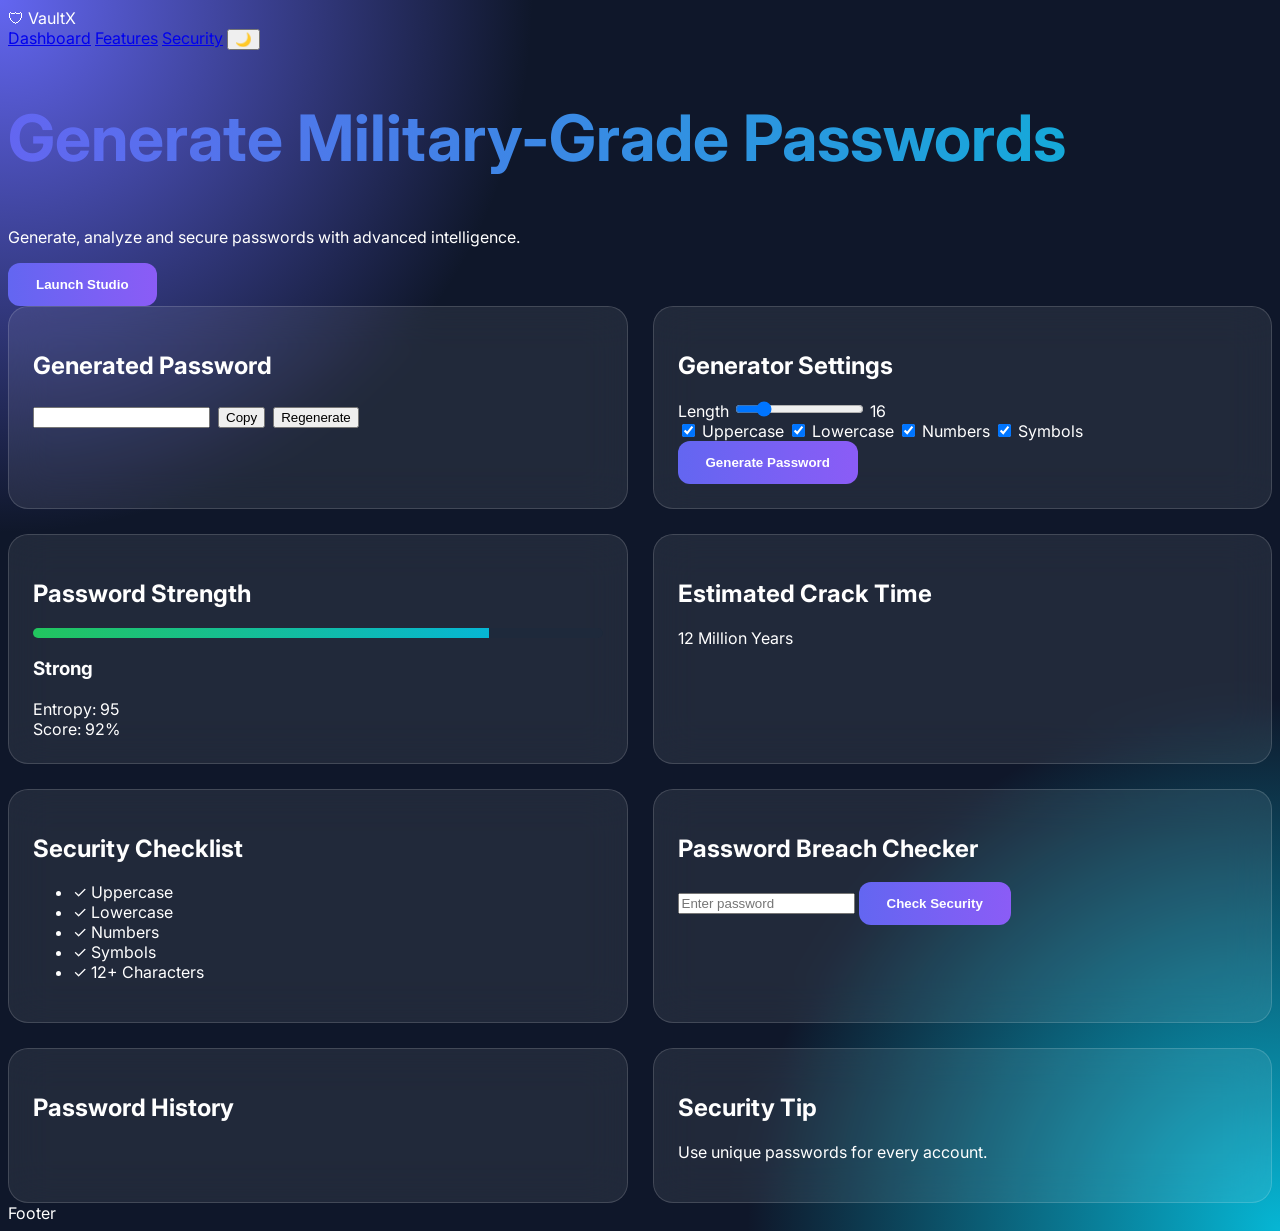
==== index.html @ 00839561 "2nd Phase" ====
<head>
    <link href="https://fonts.googleapis.com/css2?family=Inter:wght@300;400;500;600;700&display=swap" rel="stylesheet">
    <link rel="stylesheet" href="assets/css/variables.css">
    <link rel="stylesheet" href="assets/css/components.css">
    <link rel="stylesheet" href="assets/css/style.css">
    <link rel="stylesheet" href="assets/css/responsive.css">

</head>
<body>

    <!-- Background Effects -->
    <div class="bg-blur"></div>

    <!-- Navbar -->
    <header class="navbar">

        <div class="logo">
            🛡 VaultX
        </div>

        <nav>
            <a href="#">Dashboard</a>
            <a href="#">Features</a>
            <a href="#">Security</a>
            <button id="themeToggle">
                🌙
            </button>
        </nav>

    </header>

    <!-- Hero Section -->
    <section class="hero">

        <div class="hero-content">

            <h1>
                Generate Military-Grade Passwords
            </h1>

            <p>
                Generate, analyze and secure passwords
                with advanced intelligence.
            </p>

            <button class="btn-primary">
                Launch Studio
            </button>

        </div>

    </section>

    <!-- Dashboard -->
    <main class="dashboard-grid">


        <section class="card password-card">

            <h2>
                Generated Password
            </h2>

            <div class="password-output">

                <input type="text" readonly id="passwordOutput">

                <button id="copyBtn">
                    Copy
                </button>

                <button id="regenerateBtn">
                    Regenerate
                </button>

            </div>

        </section>


        <section class="card settings-card">

            <h2>
                Generator Settings
            </h2>

            <label>
                Length
            </label>

            <input type="range" min="8" max="50" value="16" id="lengthSlider">

            <span id="lengthValue">
                16
            </span>

            <div class="options">

                <label>
                    <input type="checkbox" checked>
                    Uppercase
                </label>

                <label>
                    <input type="checkbox" checked>
                    Lowercase
                </label>

                <label>
                    <input type="checkbox" checked>
                    Numbers
                </label>

                <label>
                    <input type="checkbox" checked>
                    Symbols
                </label>

            </div>

            <button id="generateBtn" class="btn-primary">
                Generate Password
            </button>

        </section>


        <section class="card strength-card">

            <h2>
                Password Strength
            </h2>

            <div class="strength-bar">

                <div class="strength-fill">

                </div>

            </div>

            <h3 id="strengthText">
                Strong
            </h3>

            <div class="metrics">

                <div>
                    Entropy: 95
                </div>

                <div>
                    Score: 92%
                </div>

            </div>

        </section>


        <section class="card crack-card">

            <h2>
                Estimated Crack Time
            </h2>

            <div id="crackTime">

                12 Million Years

            </div>

        </section>


        <section class="card checklist-card">

            <h2>
                Security Checklist
            </h2>

            <ul>

                <li>
                    ✓ Uppercase
                </li>

                <li>
                    ✓ Lowercase
                </li>

                <li>
                    ✓ Numbers
                </li>

                <li>
                    ✓ Symbols
                </li>

                <li>
                    ✓ 12+ Characters
                </li>

            </ul>

        </section>


        <section class="card breach-card">

            <h2>
                Password Breach Checker
            </h2>

            <input type="password" id="breachInput" placeholder="Enter password">

            <button id="checkBreachBtn" class="btn-primary">

                Check Security

            </button>

            <div id="breachResult">

            </div>

        </section>


        <section class="card history-card">

            <h2>
                Password History
            </h2>

            <div id="historyList">

            </div>

        </section>


        <section class="card tips-card">

            <h2>
                Security Tip
            </h2>

            <p id="tipText">

                Use unique passwords for every account.

            </p>

        </section>

    </main>

    <!-- Footer -->
    <footer>
        Footer
    </footer>

</body>
---- assets/css/variables.css ----
:root {

    --primary: #6366F1;
    --secondary: #8B5CF6;
    --accent: #06B6D4;

    --success: #22C55E;
    --warning: #F59E0B;
    --danger: #EF4444;

    --bg-primary: #0F172A;
    --bg-secondary: #111827;

    --card-bg: rgba(255,255,255,0.08);

    --border-color: rgba(255,255,255,0.15);

    --text-primary: #FFFFFF;
    --text-secondary: #CBD5E1;

    --radius: 20px;

}
---- assets/css/style.css ----
body {

    font-family: 'Inter', sans-serif;

    background:
        radial-gradient(circle at top left,
            #6366F1,
            transparent 30%),

        radial-gradient(circle at bottom right,
            #06B6D4,
            transparent 30%),

        #0F172A;

    min-height: 100vh;

    color: white;

}

.card {

    background: rgba(255, 255, 255, 0.08);

    backdrop-filter: blur(20px);

    border: 1px solid rgba(255, 255, 255, 0.15);

    border-radius: 20px;

    padding: 24px;

}

.card:hover {

    transform: translateY(-5px);

    transition: .3s;

}

.dashboard-grid {

    display: grid;

    grid-template-columns:
        repeat(2, 1fr);

    gap: 25px;

}

@media(max-width:768px) {

    .dashboard-grid {

        grid-template-columns: 1fr;

    }

}

.hero h1 {

    font-size: 4rem;

    font-weight: 700;

    line-height: 1.1;

    background:
        linear-gradient(90deg,
            #6366F1,
            #06B6D4);

    -webkit-background-clip: text;

    color: transparent;

}

.btn-primary {

    background:
        linear-gradient(90deg,
            #6366F1,
            #8B5CF6);

    border: none;

    border-radius: 12px;

    padding: 14px 28px;

    color: white;

    font-weight: 600;

    cursor: pointer;

}

.btn-primary:hover {

    transform: scale(1.05);

}

.password-output {

    font-size: 1.5rem;

    font-weight: 600;

    letter-spacing: 2px;

}

.strength-bar {

    height: 10px;

    border-radius: 999px;

    background: #1E293B;

    overflow: hidden;

}

.strength-fill {

    height: 100%;

    width: 80%;

    background:
        linear-gradient(90deg,
            #22C55E,
            #06B6D4);

}

.safe {

    background:
        rgba(34, 197, 94, .15);

    border:
        1px solid #22C55E;

}

.breached {

    background:
        rgba(239, 68, 68, .15);

    border:
        1px solid #EF4444;

}

.valid {

    color: #22C55E;

}

.invalid {

    color: #EF4444;

}
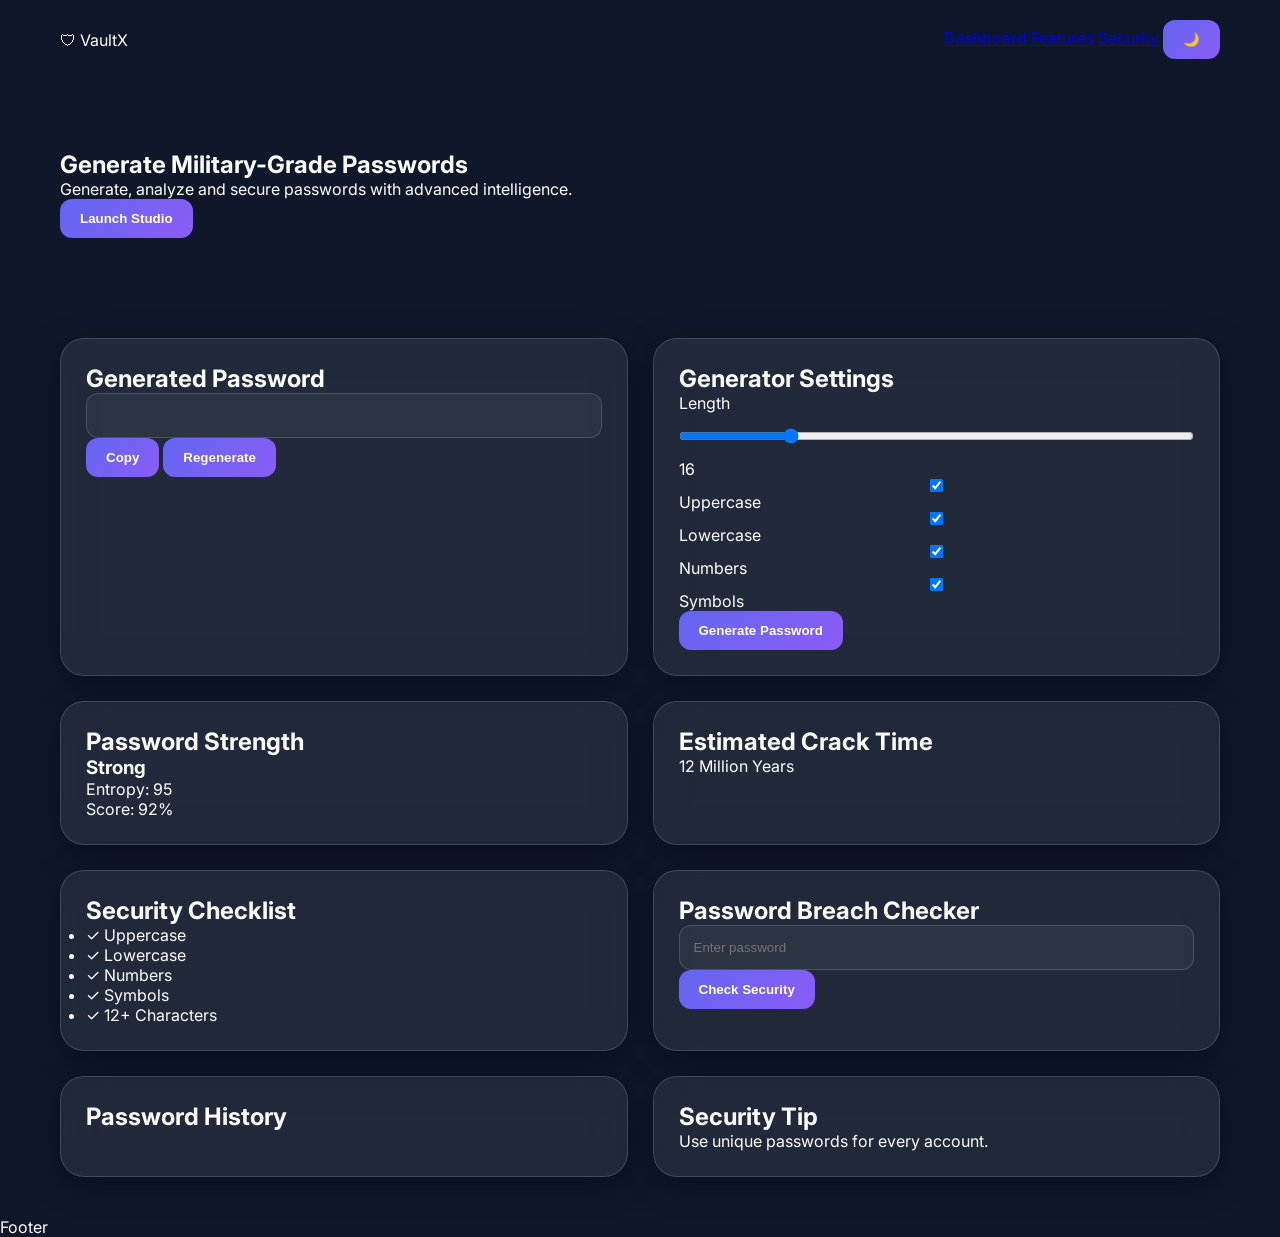
==== commit ca7668d3: "3rd phase" ====
--- a/index.html
+++ b/index.html
@@ -1,11 +1,17 @@
 <head>
-    <link href="https://fonts.googleapis.com/css2?family=Inter:wght@300;400;500;600;700&display=swap" rel="stylesheet">
-    <link rel="stylesheet" href="assets/css/variables.css">
-    <link rel="stylesheet" href="assets/css/components.css">
-    <link rel="stylesheet" href="assets/css/style.css">
-    <link rel="stylesheet" href="assets/css/responsive.css">
+
+    <link rel="stylesheet" href="assets/css/vaultx-theme.css">
+
+    <link rel="stylesheet" href="assets/css/dashboard-layout.css">
+
+    <link rel="stylesheet" href="assets/css/glassmorphism-components.css">
+
+    <link rel="stylesheet" href="assets/css/animations.css">
+
+    <link rel="stylesheet" href="assets/css/responsive-design.css">
 
 </head>
+
 <body>
 
     <!-- Background Effects -->
--- a/assets/css/vaultx-theme.css
+++ b/assets/css/vaultx-theme.css
@@ -0,0 +1,69 @@
+/* Colors, fonts, CSS variables */
+
+/* Google Font */
+@import url('https://fonts.googleapis.com/css2?family=Inter:wght@300;400;500;600;700&display=swap');
+
+:root {
+
+    /* Primary Colors */
+
+    --primary-color: #6366f1;
+    --secondary-color: #8b5cf6;
+    --accent-color: #06b6d4;
+
+    /* Background */
+
+    --bg-dark: #0f172a;
+    --bg-card: rgba(255,255,255,0.08);
+
+    /* Text */
+
+    --text-primary: #ffffff;
+    --text-secondary: #cbd5e1;
+
+    /* Success */
+
+    --success-color: #22c55e;
+
+    /* Warning */
+
+    --warning-color: #f59e0b;
+
+    /* Danger */
+
+    --danger-color: #ef4444;
+
+    /* Border */
+
+    --glass-border: rgba(255,255,255,0.15);
+
+    /* Shadow */
+
+    --glass-shadow:
+        0 8px 32px rgba(0,0,0,0.35);
+
+    /* Radius */
+
+    --radius-lg: 24px;
+    --radius-md: 16px;
+    --radius-sm: 12px;
+}
+
+*{
+    margin:0;
+    padding:0;
+    box-sizing:border-box;
+}
+
+body{
+
+    font-family:'Inter',sans-serif;
+
+    background:var(--bg-dark);
+
+    color:var(--text-primary);
+
+    min-height:100vh;
+
+    overflow-x:hidden;
+}
--- a/assets/css/dashboard-layout.css
+++ b/assets/css/dashboard-layout.css
@@ -0,0 +1,57 @@
+/* Grid & page layout */
+
+body{
+
+    position:relative;
+
+    padding-top:90px;
+}
+
+/* Navbar Layout */
+.navbar{
+
+    width:100%;
+
+    position:fixed;
+
+    top:0;
+
+    left:0;
+
+    z-index:1000;
+
+    padding:20px 60px;
+
+    display:flex;
+
+    justify-content:space-between;
+
+    align-items:center;
+}
+
+/* Hero Layout */
+.hero{
+
+    max-width:1400px;
+
+    margin:auto;
+
+    padding:60px;
+}
+
+/* Dashboard Grid */
+.dashboard-grid{
+
+    max-width:1400px;
+
+    margin:auto;
+
+    padding:40px 60px;
+
+    display:grid;
+
+    grid-template-columns:
+        repeat(2,1fr);
+
+    gap:25px;
+}
--- a/assets/css/glassmorphism-components.css
+++ b/assets/css/glassmorphism-components.css
@@ -0,0 +1,65 @@
+/* Cards, buttons, inputs */
+
+.card{
+
+    background:
+        rgba(255,255,255,0.08);
+
+    backdrop-filter:
+        blur(20px);
+
+    border:
+        1px solid
+        rgba(255,255,255,0.15);
+
+    border-radius:
+        24px;
+
+    padding:25px;
+
+    box-shadow:
+        0 8px 32px rgba(0,0,0,0.35);
+}
+
+/* Button Style */
+button{
+
+    border:none;
+
+    cursor:pointer;
+
+    border-radius:12px;
+
+    padding:12px 20px;
+
+    background:
+        linear-gradient(
+            135deg,
+            #6366f1,
+            #8b5cf6
+        );
+
+    color:white;
+
+    font-weight:600;
+}
+
+/* Input Style */
+
+input{
+
+    width:100%;
+
+    padding:14px;
+
+    border-radius:12px;
+
+    border:
+        1px solid
+        rgba(255,255,255,0.15);
+
+    background:
+        rgba(255,255,255,0.05);
+
+    color:white;
+}
--- a/assets/css/animations.css
+++ b/assets/css/animations.css
@@ -0,0 +1,20 @@
+/* Hover effects, loaders, transitions */
+
+.card{
+
+    transition:
+        0.3s ease;
+}
+
+.card:hover{
+
+    transform:
+        translateY(-5px);
+}
+
+/* Button Hover */
+button:hover{
+
+    transform:
+        scale(1.05);
+}
--- a/assets/css/responsive-design.css
+++ b/assets/css/responsive-design.css
@@ -0,0 +1,22 @@
+/* Mobile & tablet responsiveness */
+
+@media(max-width:768px){
+
+    .dashboard-grid{
+
+        grid-template-columns:
+            1fr;
+
+        padding:20px;
+    }
+
+    .navbar{
+
+        padding:20px;
+    }
+
+    .hero{
+
+        padding:20px;
+    }
+}
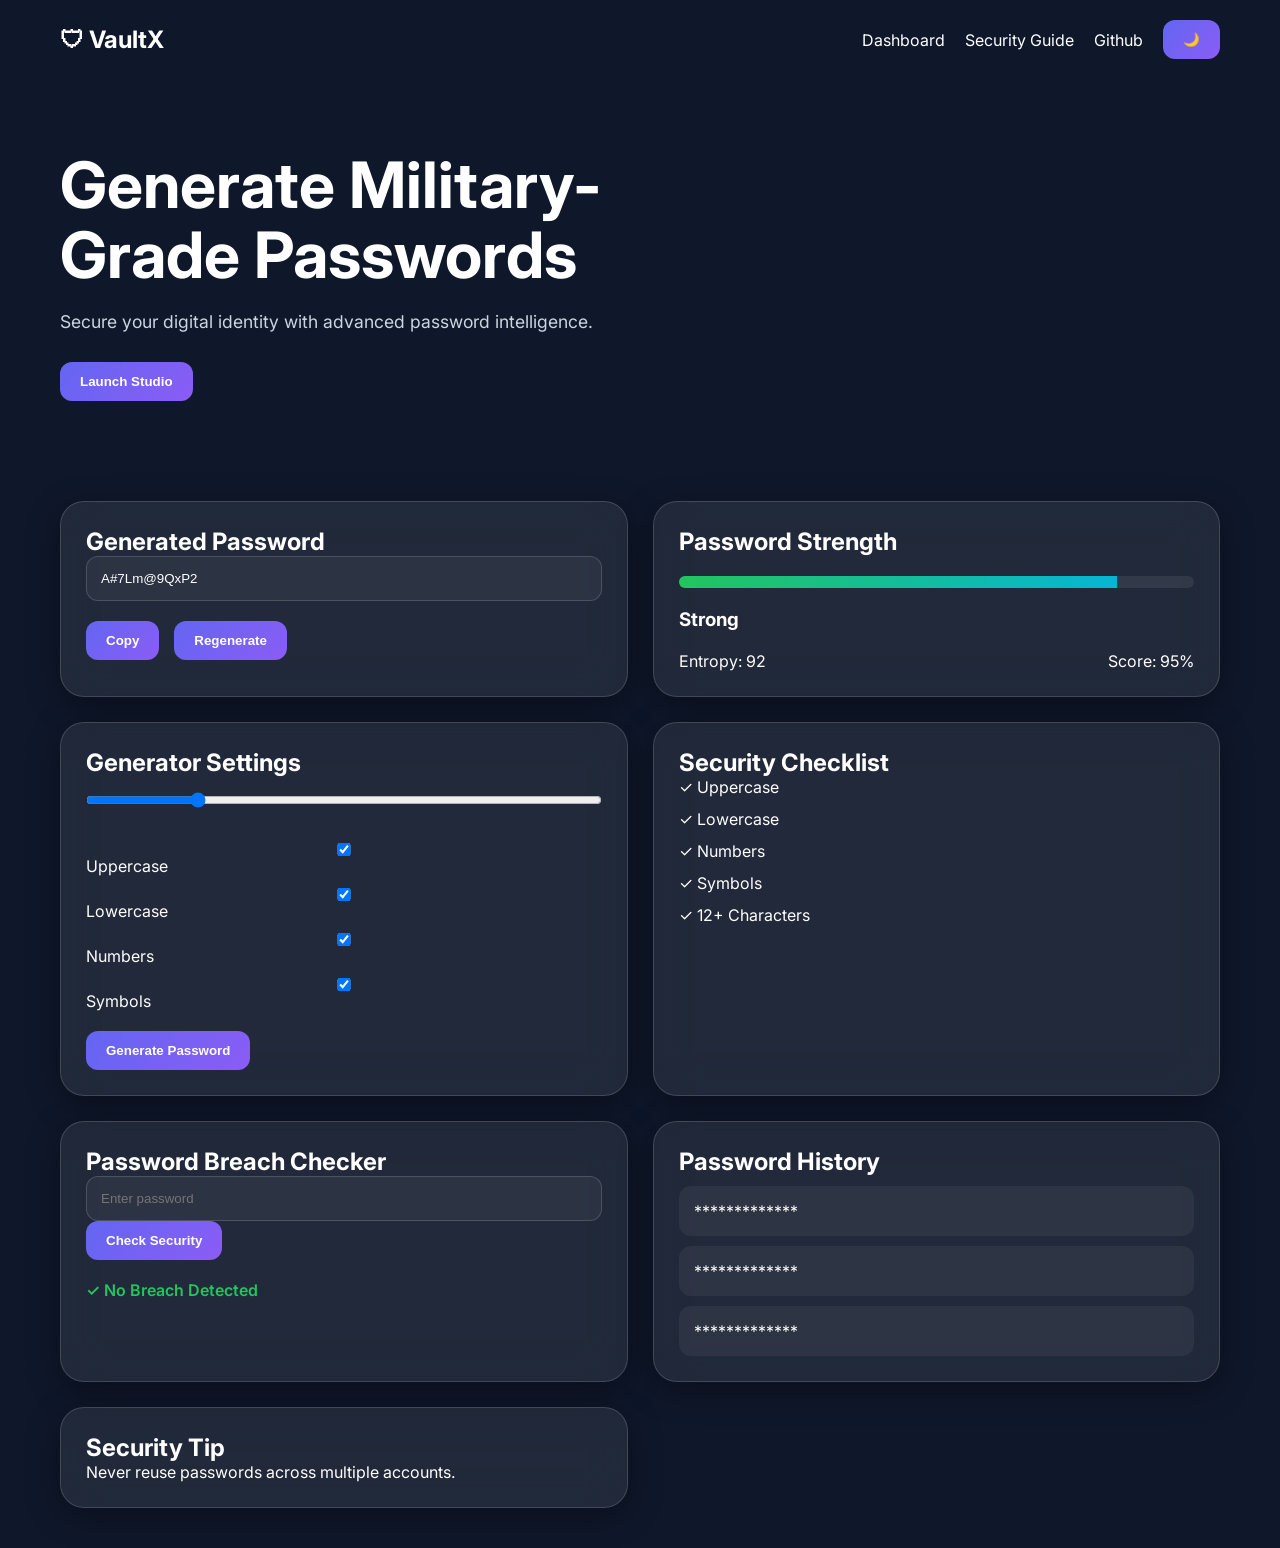
==== commit fc8337cc: "4th phase" ====
--- a/index.html
+++ b/index.html
@@ -13,9 +13,6 @@
 </head>
 
 <body>
-
-    <!-- Background Effects -->
-    <div class="bg-blur"></div>
 
     <!-- Navbar -->
     <header class="navbar">
@@ -25,17 +22,23 @@
         </div>
 
         <nav>
+
             <a href="#">Dashboard</a>
-            <a href="#">Features</a>
-            <a href="#">Security</a>
+
+            <a href="#">Security Guide</a>
+
+            <a href="#">Github</a>
+
             <button id="themeToggle">
                 🌙
             </button>
+
         </nav>
 
     </header>
 
-    <!-- Hero Section -->
+    <!-- Hero -->
+
     <section class="hero">
 
         <div class="hero-content">
@@ -45,11 +48,10 @@
             </h1>
 
             <p>
-                Generate, analyze and secure passwords
-                with advanced intelligence.
+                Secure your digital identity with advanced password intelligence.
             </p>
 
-            <button class="btn-primary">
+            <button>
                 Launch Studio
             </button>
 
@@ -58,8 +60,10 @@
     </section>
 
     <!-- Dashboard -->
+
     <main class="dashboard-grid">
 
+        <!-- Password Output -->
 
         <section class="card password-card">
 
@@ -69,67 +73,25 @@
 
             <div class="password-output">
 
-                <input type="text" readonly id="passwordOutput">
-
-                <button id="copyBtn">
-                    Copy
-                </button>
-
-                <button id="regenerateBtn">
-                    Regenerate
-                </button>
-
-            </div>
-
-        </section>
-
-
-        <section class="card settings-card">
-
-            <h2>
-                Generator Settings
-            </h2>
-
-            <label>
-                Length
-            </label>
-
-            <input type="range" min="8" max="50" value="16" id="lengthSlider">
-
-            <span id="lengthValue">
-                16
-            </span>
-
-            <div class="options">
-
-                <label>
-                    <input type="checkbox" checked>
-                    Uppercase
-                </label>
-
-                <label>
-                    <input type="checkbox" checked>
-                    Lowercase
-                </label>
-
-                <label>
-                    <input type="checkbox" checked>
-                    Numbers
-                </label>
-
-                <label>
-                    <input type="checkbox" checked>
-                    Symbols
-                </label>
-
-            </div>
-
-            <button id="generateBtn" class="btn-primary">
-                Generate Password
-            </button>
-
-        </section>
-
+                <input type="text" value="A#7Lm@9QxP2" readonly id="passwordOutput">
+
+                <div class="action-buttons">
+
+                    <button id="copyBtn">
+                        Copy
+                    </button>
+
+                    <button id="regenerateBtn">
+                        Regenerate
+                    </button>
+
+                </div>
+
+            </div>
+
+        </section>
+
+        <!-- Strength Analytics -->
 
         <section class="card strength-card">
 
@@ -145,39 +107,65 @@
 
             </div>
 
-            <h3 id="strengthText">
+            <h3>
                 Strong
             </h3>
 
             <div class="metrics">
 
                 <div>
-                    Entropy: 95
+                    Entropy: 92
                 </div>
 
                 <div>
-                    Score: 92%
-                </div>
-
-            </div>
-
-        </section>
-
-
-        <section class="card crack-card">
-
-            <h2>
-                Estimated Crack Time
-            </h2>
-
-            <div id="crackTime">
-
-                12 Million Years
-
-            </div>
-
-        </section>
-
+                    Score: 95%
+                </div>
+
+            </div>
+
+        </section>
+
+        <!-- Generator Settings -->
+
+        <section class="card settings-card">
+
+            <h2>
+                Generator Settings
+            </h2>
+
+            <input type="range" min="8" max="50" value="16">
+
+            <div class="options">
+
+                <label>
+                    <input type="checkbox" checked>
+                    Uppercase
+                </label>
+
+                <label>
+                    <input type="checkbox" checked>
+                    Lowercase
+                </label>
+
+                <label>
+                    <input type="checkbox" checked>
+                    Numbers
+                </label>
+
+                <label>
+                    <input type="checkbox" checked>
+                    Symbols
+                </label>
+
+            </div>
+
+            <button>
+                Generate Password
+            </button>
+
+        </section>
+
+        <!-- Security Checklist -->
 
         <section class="card checklist-card">
 
@@ -187,30 +175,21 @@
 
             <ul>
 
-                <li>
-                    ✓ Uppercase
-                </li>
-
-                <li>
-                    ✓ Lowercase
-                </li>
-
-                <li>
-                    ✓ Numbers
-                </li>
-
-                <li>
-                    ✓ Symbols
-                </li>
-
-                <li>
-                    ✓ 12+ Characters
-                </li>
+                <li>✓ Uppercase</li>
+
+                <li>✓ Lowercase</li>
+
+                <li>✓ Numbers</li>
+
+                <li>✓ Symbols</li>
+
+                <li>✓ 12+ Characters</li>
 
             </ul>
 
         </section>
 
+        <!-- Breach Checker -->
 
         <section class="card breach-card">
 
@@ -218,20 +197,21 @@
                 Password Breach Checker
             </h2>
 
-            <input type="password" id="breachInput" placeholder="Enter password">
-
-            <button id="checkBreachBtn" class="btn-primary">
-
+            <input type="password" placeholder="Enter password">
+
+            <button>
                 Check Security
-
-            </button>
-
-            <div id="breachResult">
-
-            </div>
-
-        </section>
-
+            </button>
+
+            <div class="safe-result">
+
+                ✓ No Breach Detected
+
+            </div>
+
+        </section>
+
+        <!-- Password History -->
 
         <section class="card history-card">
 
@@ -239,12 +219,21 @@
                 Password History
             </h2>
 
-            <div id="historyList">
-
-            </div>
-
-        </section>
-
+            <div class="history-item">
+                *************
+            </div>
+
+            <div class="history-item">
+                *************
+            </div>
+
+            <div class="history-item">
+                *************
+            </div>
+
+        </section>
+
+        <!-- Security Tips -->
 
         <section class="card tips-card">
 
@@ -252,19 +241,12 @@
                 Security Tip
             </h2>
 
-            <p id="tipText">
-
-                Use unique passwords for every account.
-
+            <p>
+                Never reuse passwords across multiple accounts.
             </p>
 
         </section>
 
     </main>
 
-    <!-- Footer -->
-    <footer>
-        Footer
-    </footer>
-
 </body>
--- a/assets/css/dashboard-layout.css
+++ b/assets/css/dashboard-layout.css
@@ -54,4 +54,27 @@
         repeat(2,1fr);
 
     gap:25px;
+}
+
+.hero-content{
+
+    max-width:700px;
+}
+
+.hero h1{
+
+    font-size:4rem;
+
+    line-height:1.1;
+
+    margin-bottom:20px;
+}
+
+.hero p{
+
+    font-size:1.1rem;
+
+    color:var(--text-secondary);
+
+    margin-bottom:30px;
 }
--- a/assets/css/glassmorphism-components.css
+++ b/assets/css/glassmorphism-components.css
@@ -62,4 +62,131 @@
         rgba(255,255,255,0.05);
 
     color:white;
+}
+
+.logo{
+
+    font-size:1.5rem;
+
+    font-weight:700;
+}
+
+/* Navbar Links */
+nav{
+
+    display:flex;
+
+    gap:20px;
+
+    align-items:center;
+}
+
+nav a{
+
+    text-decoration:none;
+
+    color:white;
+}
+
+/* Password Output */
+.password-output{
+
+    display:flex;
+
+    flex-direction:column;
+
+    gap:20px;
+}
+
+/* Action Buttons */
+.action-buttons{
+
+    display:flex;
+
+    gap:15px;
+}
+
+/* Strength Bar */
+.strength-bar{
+
+    width:100%;
+
+    height:12px;
+
+    background:
+        rgba(255,255,255,0.08);
+
+    border-radius:20px;
+
+    overflow:hidden;
+
+    margin:20px 0;
+}
+
+/* Strength Fill */
+.strength-fill{
+
+    width:85%;
+
+    height:100%;
+
+    background:
+        linear-gradient(
+            90deg,
+            #22c55e,
+            #06b6d4
+        );
+}
+
+/* Metrics */
+.metrics{
+
+    display:flex;
+
+    justify-content:space-between;
+
+    margin-top:20px;
+}
+
+/* Options */
+.options{
+
+    display:grid;
+
+    gap:12px;
+
+    margin:20px 0;
+}
+
+/* Checklist */
+.checklist-card ul{
+
+    list-style:none;
+
+    display:grid;
+
+    gap:12px;
+}
+
+/* History */
+.history-item{
+
+    padding:15px;
+
+    margin-top:10px;
+
+    border-radius:12px;
+
+    background:
+        rgba(255,255,255,0.05);
+}
+
+/* Safe Result */
+.safe-result{
+
+    margin-top:20px;
+
+    color:#22c55e;
+
+    font-weight:600;
 }
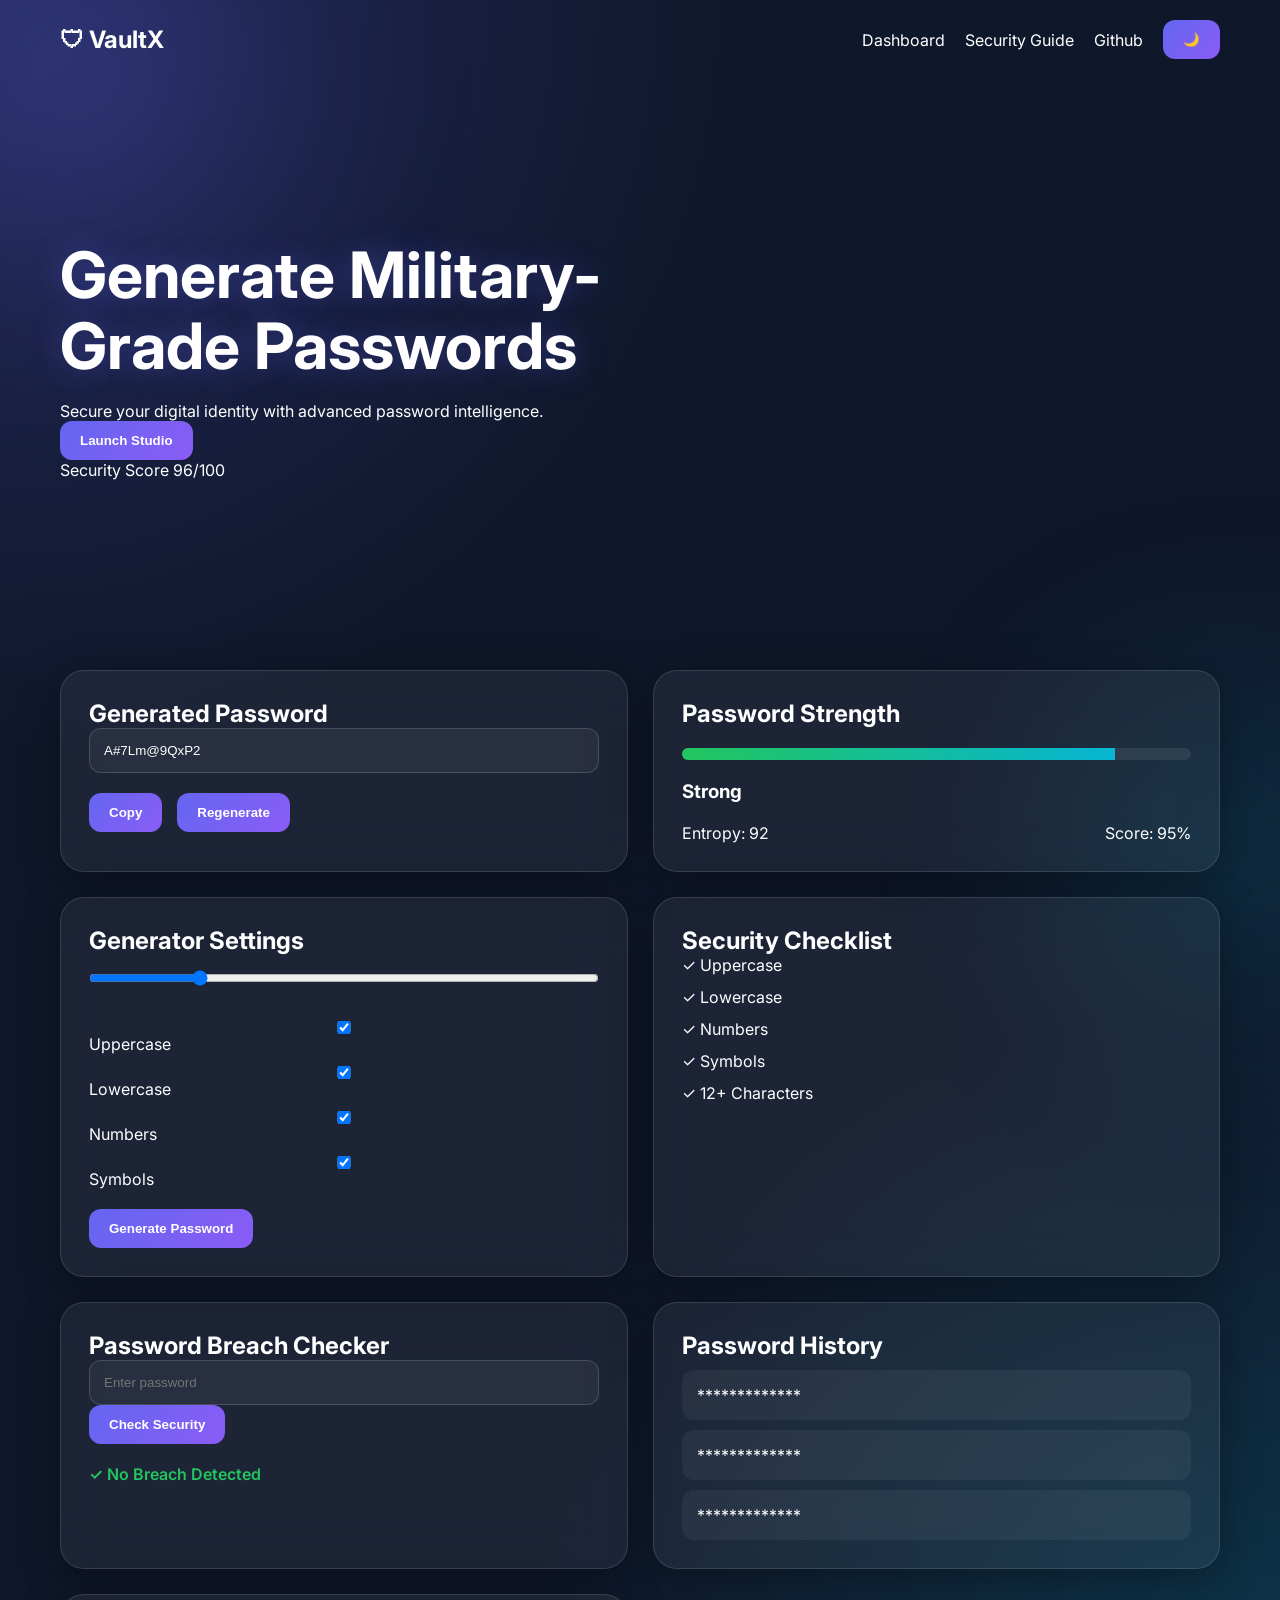
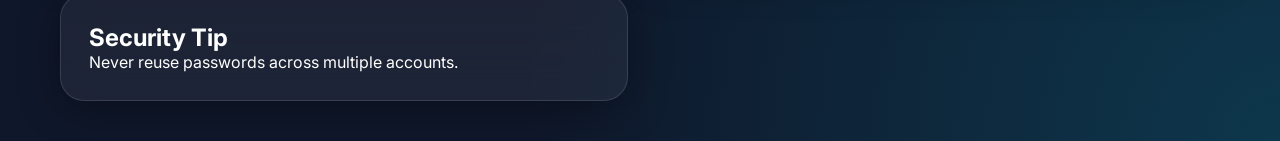
==== commit 9d3ead2f: "5th phase" ====
--- a/index.html
+++ b/index.html
@@ -9,6 +9,8 @@
     <link rel="stylesheet" href="assets/css/animations.css">
 
     <link rel="stylesheet" href="assets/css/responsive-design.css">
+
+    <link rel="stylesheet" href="assets/css/toast-notifications.css">
 
 </head>
 
@@ -51,9 +53,17 @@
                 Secure your digital identity with advanced password intelligence.
             </p>
 
-            <button>
+            <button class="btn-primary">
                 Launch Studio
             </button>
+
+            <div class="security-score">
+
+                Security Score
+
+                <span>96/100</span>
+
+            </div>
 
         </div>
 
@@ -249,4 +259,13 @@
 
     </main>
 
-</body>+    <div class="toast">
+
+    Password Copied Successfully
+
+    </div>
+</body>
+
+<div class="bg-orb orb-1"></div>
+
+<div class="bg-orb orb-2"></div>
--- a/assets/css/vaultx-theme.css
+++ b/assets/css/vaultx-theme.css
@@ -59,11 +59,65 @@
 
     font-family:'Inter',sans-serif;
 
-    background:var(--bg-dark);
+    background:
+    radial-gradient(
+        circle at top left,
+        rgba(99,102,241,.25),
+        transparent 35%
+    ),
+    radial-gradient(
+        circle at bottom right,
+        rgba(6,182,212,.20),
+        transparent 35%
+    ),
+    #0f172a;
 
     color:var(--text-primary);
 
     min-height:100vh;
 
     overflow-x:hidden;
+
+    position:relative;
+}
+
+.bg-orb{
+
+    position:fixed;
+
+    border-radius:50%;
+
+    filter:blur(120px);
+
+    z-index:-1;
+}
+
+.orb-1{
+
+    width:350px;
+
+    height:350px;
+
+    background:#6366f1;
+
+    top:-100px;
+
+    left:-100px;
+
+    opacity:.25;
+}
+
+.orb-2{
+
+    width:300px;
+
+    height:300px;
+
+    background:#06b6d4;
+
+    bottom:-100px;
+
+    right:-100px;
+
+    opacity:.20;
 }
--- a/assets/css/dashboard-layout.css
+++ b/assets/css/dashboard-layout.css
@@ -70,11 +70,18 @@
     margin-bottom:20px;
 }
 
-.hero p{
+.hero{
 
-    font-size:1.1rem;
+    min-height:60vh;
 
-    color:var(--text-secondary);
+    display:flex;
 
-    margin-bottom:30px;
+    align-items:center;
+}
+
+.hero h1{
+
+    text-shadow:
+        0 0 30px
+        rgba(99,102,241,.35);
 }
--- a/assets/css/glassmorphism-components.css
+++ b/assets/css/glassmorphism-components.css
@@ -1,192 +1,210 @@
 /* Cards, buttons, inputs */
 
-.card{
-
-    background:
-        rgba(255,255,255,0.08);
+.card {
+
+    background:
+        rgba(255, 255, 255, 0.06);
+
+    border:
+        1px solid rgba(255, 255, 255, .12);
 
     backdrop-filter:
-        blur(20px);
+        blur(24px);
+
+    border-radius: 24px;
+
+    padding: 28px;
+
+    box-shadow:
+        0 8px 40px rgba(0, 0, 0, .35);
+
+    position: relative;
+
+    overflow: hidden;
+}
+
+.card::before {
+
+    content: "";
+
+    position: absolute;
+
+    top: 0;
+
+    left: -100%;
+
+    width: 100%;
+
+    height: 100%;
+
+    background:
+        linear-gradient(90deg,
+            transparent,
+            rgba(255, 255, 255, .05),
+            transparent);
+}
+
+/* Button Style */
+button {
+
+    border: none;
+
+    cursor: pointer;
+
+    border-radius: 12px;
+
+    padding: 12px 20px;
+
+    background:
+        linear-gradient(135deg,
+            #6366f1,
+            #8b5cf6);
+
+    color: white;
+
+    font-weight: 600;
+}
+
+/* Input Style */
+
+input {
+
+    width: 100%;
+
+    padding: 14px;
+
+    border-radius: 12px;
 
     border:
-        1px solid
-        rgba(255,255,255,0.15);
-
-    border-radius:
-        24px;
-
-    padding:25px;
-
-    box-shadow:
-        0 8px 32px rgba(0,0,0,0.35);
-}
-
-/* Button Style */
-button{
-
-    border:none;
-
-    cursor:pointer;
-
-    border-radius:12px;
-
-    padding:12px 20px;
-
-    background:
-        linear-gradient(
-            135deg,
-            #6366f1,
-            #8b5cf6
-        );
-
-    color:white;
-
-    font-weight:600;
-}
-
-/* Input Style */
-
-input{
-
-    width:100%;
-
-    padding:14px;
-
-    border-radius:12px;
-
-    border:
-        1px solid
-        rgba(255,255,255,0.15);
-
-    background:
-        rgba(255,255,255,0.05);
-
-    color:white;
-}
-
-.logo{
-
-    font-size:1.5rem;
-
-    font-weight:700;
+        1px solid rgba(255, 255, 255, 0.15);
+
+    background:
+        rgba(255, 255, 255, 0.05);
+
+    color: white;
+}
+
+.logo {
+
+    font-size: 1.5rem;
+
+    font-weight: 700;
 }
 
 /* Navbar Links */
-nav{
-
-    display:flex;
-
-    gap:20px;
-
-    align-items:center;
-}
-
-nav a{
-
-    text-decoration:none;
-
-    color:white;
+nav {
+
+    display: flex;
+
+    gap: 20px;
+
+    align-items: center;
+}
+
+nav a {
+
+    text-decoration: none;
+
+    color: white;
 }
 
 /* Password Output */
-.password-output{
-
-    display:flex;
-
-    flex-direction:column;
-
-    gap:20px;
+.password-output {
+
+    display: flex;
+
+    flex-direction: column;
+
+    gap: 20px;
 }
 
 /* Action Buttons */
-.action-buttons{
-
-    display:flex;
-
-    gap:15px;
+.action-buttons {
+
+    display: flex;
+
+    gap: 15px;
 }
 
 /* Strength Bar */
-.strength-bar{
-
-    width:100%;
-
-    height:12px;
-
-    background:
-        rgba(255,255,255,0.08);
-
-    border-radius:20px;
-
-    overflow:hidden;
-
-    margin:20px 0;
+.strength-bar {
+
+    width: 100%;
+
+    height: 12px;
+
+    background:
+        rgba(255, 255, 255, 0.08);
+
+    border-radius: 20px;
+
+    overflow: hidden;
+
+    margin: 20px 0;
 }
 
 /* Strength Fill */
-.strength-fill{
-
-    width:85%;
-
-    height:100%;
-
-    background:
-        linear-gradient(
-            90deg,
+.strength-fill {
+
+    width: 85%;
+
+    height: 100%;
+
+    background:
+        linear-gradient(90deg,
             #22c55e,
-            #06b6d4
-        );
+            #06b6d4);
 }
 
 /* Metrics */
-.metrics{
-
-    display:flex;
-
-    justify-content:space-between;
-
-    margin-top:20px;
+.metrics {
+
+    display: flex;
+
+    justify-content: space-between;
+
+    margin-top: 20px;
 }
 
 /* Options */
-.options{
-
-    display:grid;
-
-    gap:12px;
-
-    margin:20px 0;
+.options {
+
+    display: grid;
+
+    gap: 12px;
+
+    margin: 20px 0;
 }
 
 /* Checklist */
-.checklist-card ul{
-
-    list-style:none;
-
-    display:grid;
-
-    gap:12px;
+.checklist-card ul {
+
+    list-style: none;
+
+    display: grid;
+
+    gap: 12px;
 }
 
 /* History */
-.history-item{
-
-    padding:15px;
-
-    margin-top:10px;
-
-    border-radius:12px;
-
-    background:
-        rgba(255,255,255,0.05);
+.history-item {
+
+    padding: 15px;
+
+    margin-top: 10px;
+
+    border-radius: 12px;
+
+    background:
+        rgba(255, 255, 255, 0.05);
 }
 
 /* Safe Result */
-.safe-result{
-
-    margin-top:20px;
-
-    color:#22c55e;
-
-    font-weight:600;
+.safe-result {
+
+    margin-top: 20px;
+
+    color: #22c55e;
+
+    font-weight: 600;
 }
--- a/assets/css/animations.css
+++ b/assets/css/animations.css
@@ -3,18 +3,39 @@
 .card{
 
     transition:
-        0.3s ease;
+        all .35s ease;
 }
 
 .card:hover{
 
     transform:
-        translateY(-5px);
+        translateY(-8px);
+
+    border-color:
+        rgba(99,102,241,.4);
+}
+.card:hover::before{
+
+    left:100%;
+
+    transition:1s;
 }
 
 /* Button Hover */
+button{
+
+    transition:
+        all .3s ease;
+}
+
 button:hover{
 
     transform:
-        scale(1.05);
-}+        translateY(-3px);
+
+    box-shadow:
+        0 10px 25px
+        rgba(99,102,241,.4);
+}
+
+
--- a/assets/css/responsive-design.css
+++ b/assets/css/responsive-design.css
@@ -16,7 +16,7 @@
     }
 
     .hero{
-
+        
         padding:20px;
     }
 }
--- a/assets/css/toast-notifications.css
+++ b/assets/css/toast-notifications.css
@@ -0,0 +1,20 @@
+.toast{
+
+    position:fixed;
+
+    top:30px;
+
+    right:30px;
+
+    padding:15px 20px;
+
+    border-radius:12px;
+
+    background:#22c55e;
+
+    color:white;
+
+    z-index:9999;
+
+    display:none;
+}
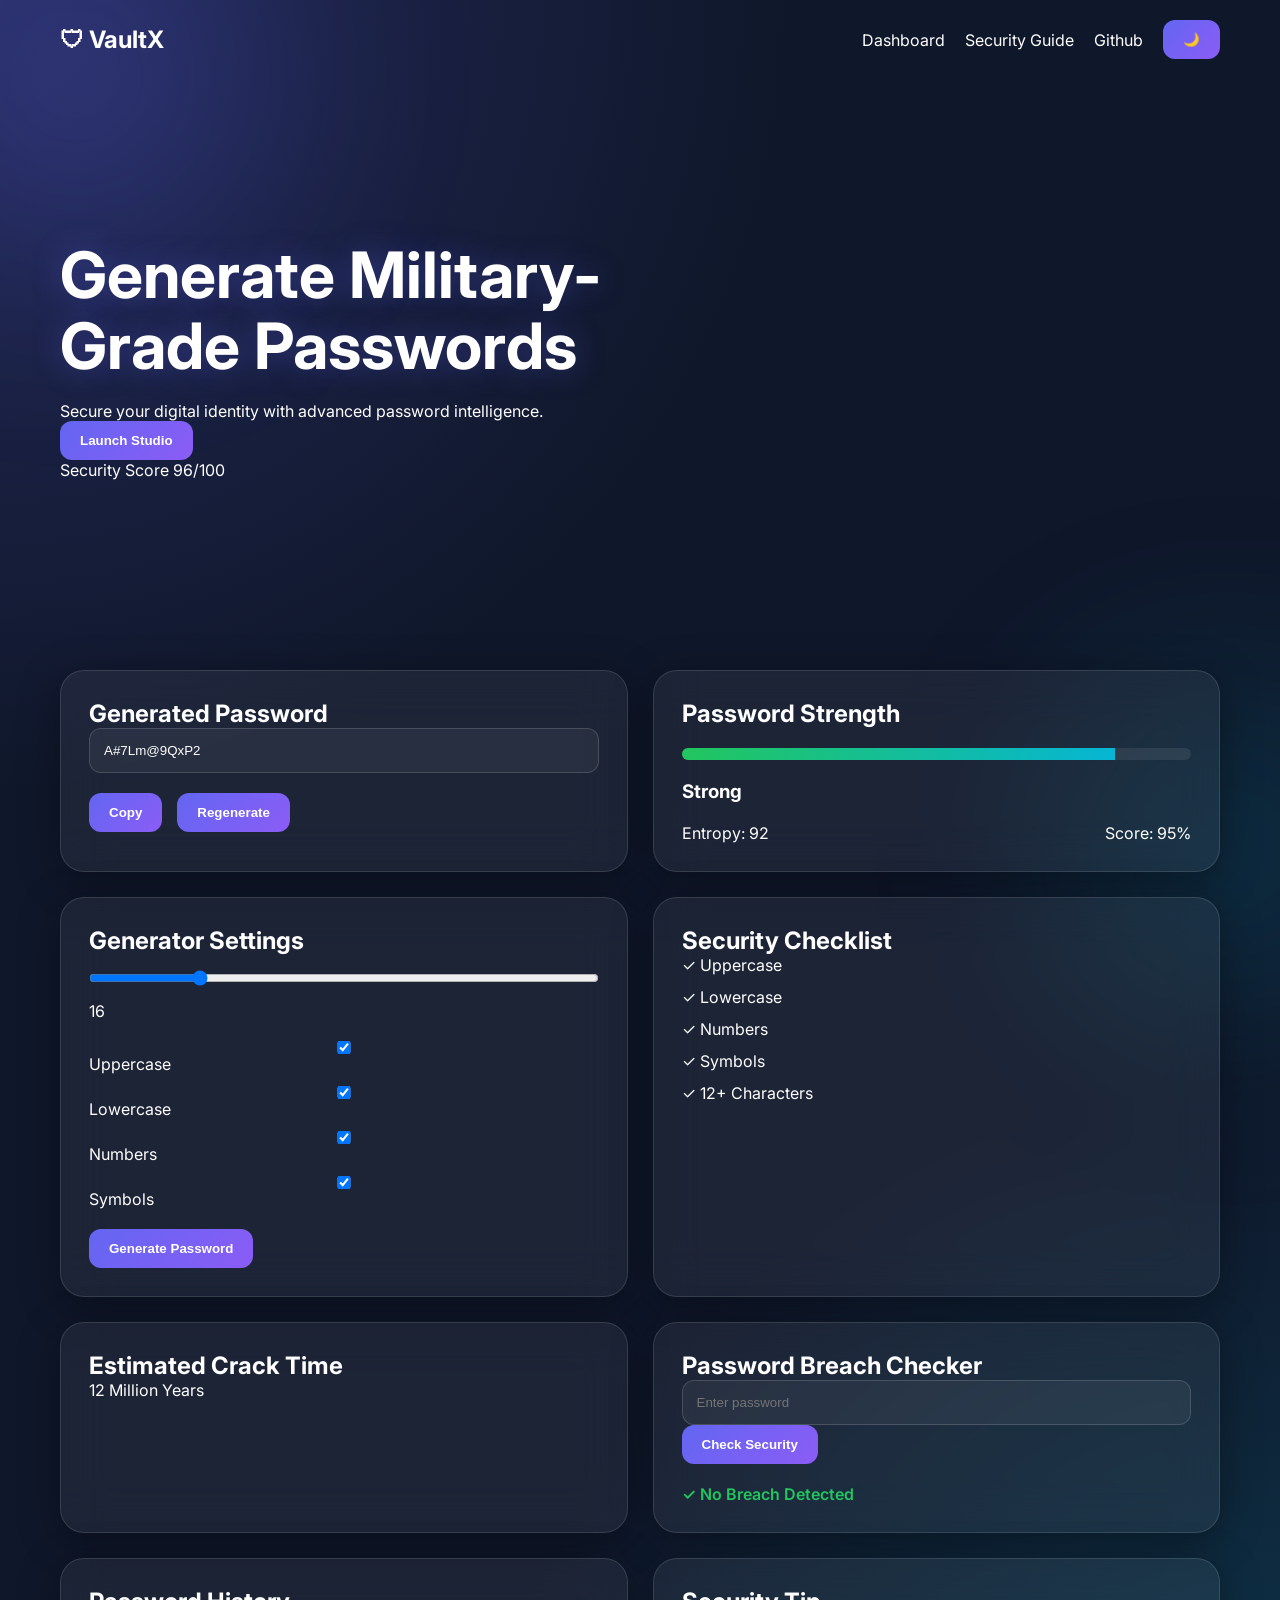
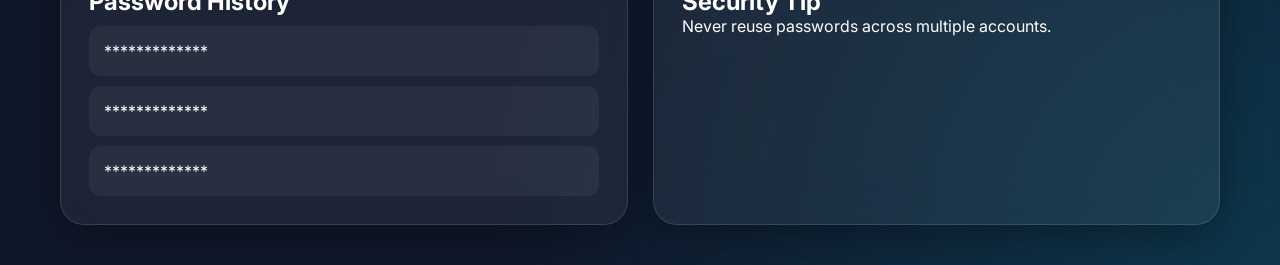
==== commit 20b0a471: "6th phase" ====
--- a/index.html
+++ b/index.html
@@ -143,27 +143,31 @@
                 Generator Settings
             </h2>
 
-            <input type="range" min="8" max="50" value="16">
+            <input type="range" id="lengthSlider" min="8" max="50" value="16">
+
+            <span id="lengthValue">
+                16
+            </span>
 
             <div class="options">
 
                 <label>
-                    <input type="checkbox" checked>
+                    <input type="checkbox" id="uppercase" checked>
                     Uppercase
                 </label>
 
                 <label>
-                    <input type="checkbox" checked>
+                    <input type="checkbox" id="lowercase" checked>
                     Lowercase
                 </label>
 
                 <label>
-                    <input type="checkbox" checked>
+                    <input type="checkbox" id="numbers" checked>
                     Numbers
                 </label>
 
                 <label>
-                    <input type="checkbox" checked>
+                    <input type="checkbox" id="symbols" checked>
                     Symbols
                 </label>
 
@@ -196,6 +200,22 @@
                 <li>✓ 12+ Characters</li>
 
             </ul>
+
+        </section>
+
+        <!-- Crack Time -->
+
+        <section class="card crack-card">
+
+            <h2>
+                Estimated Crack Time
+            </h2>
+
+            <div id="crackTime">
+
+                12 Million Years
+
+            </div>
 
         </section>
 
@@ -261,9 +281,15 @@
 
     <div class="toast">
 
-    Password Copied Successfully
+        Password Copied Successfully
 
     </div>
+
+    <script src="assets/js/password-generator-engine.js"></script>
+    <script src="assets/js/password-strength-analyzer.js"></script>
+    <script src="assets/js/crack-time-estimator.js"></script>
+    <script src="assets/js/password-history-manager.js"></script>
+    <script src="assets/js/vaultx-app.js"></script>
 </body>
 
 <div class="bg-orb orb-1"></div>
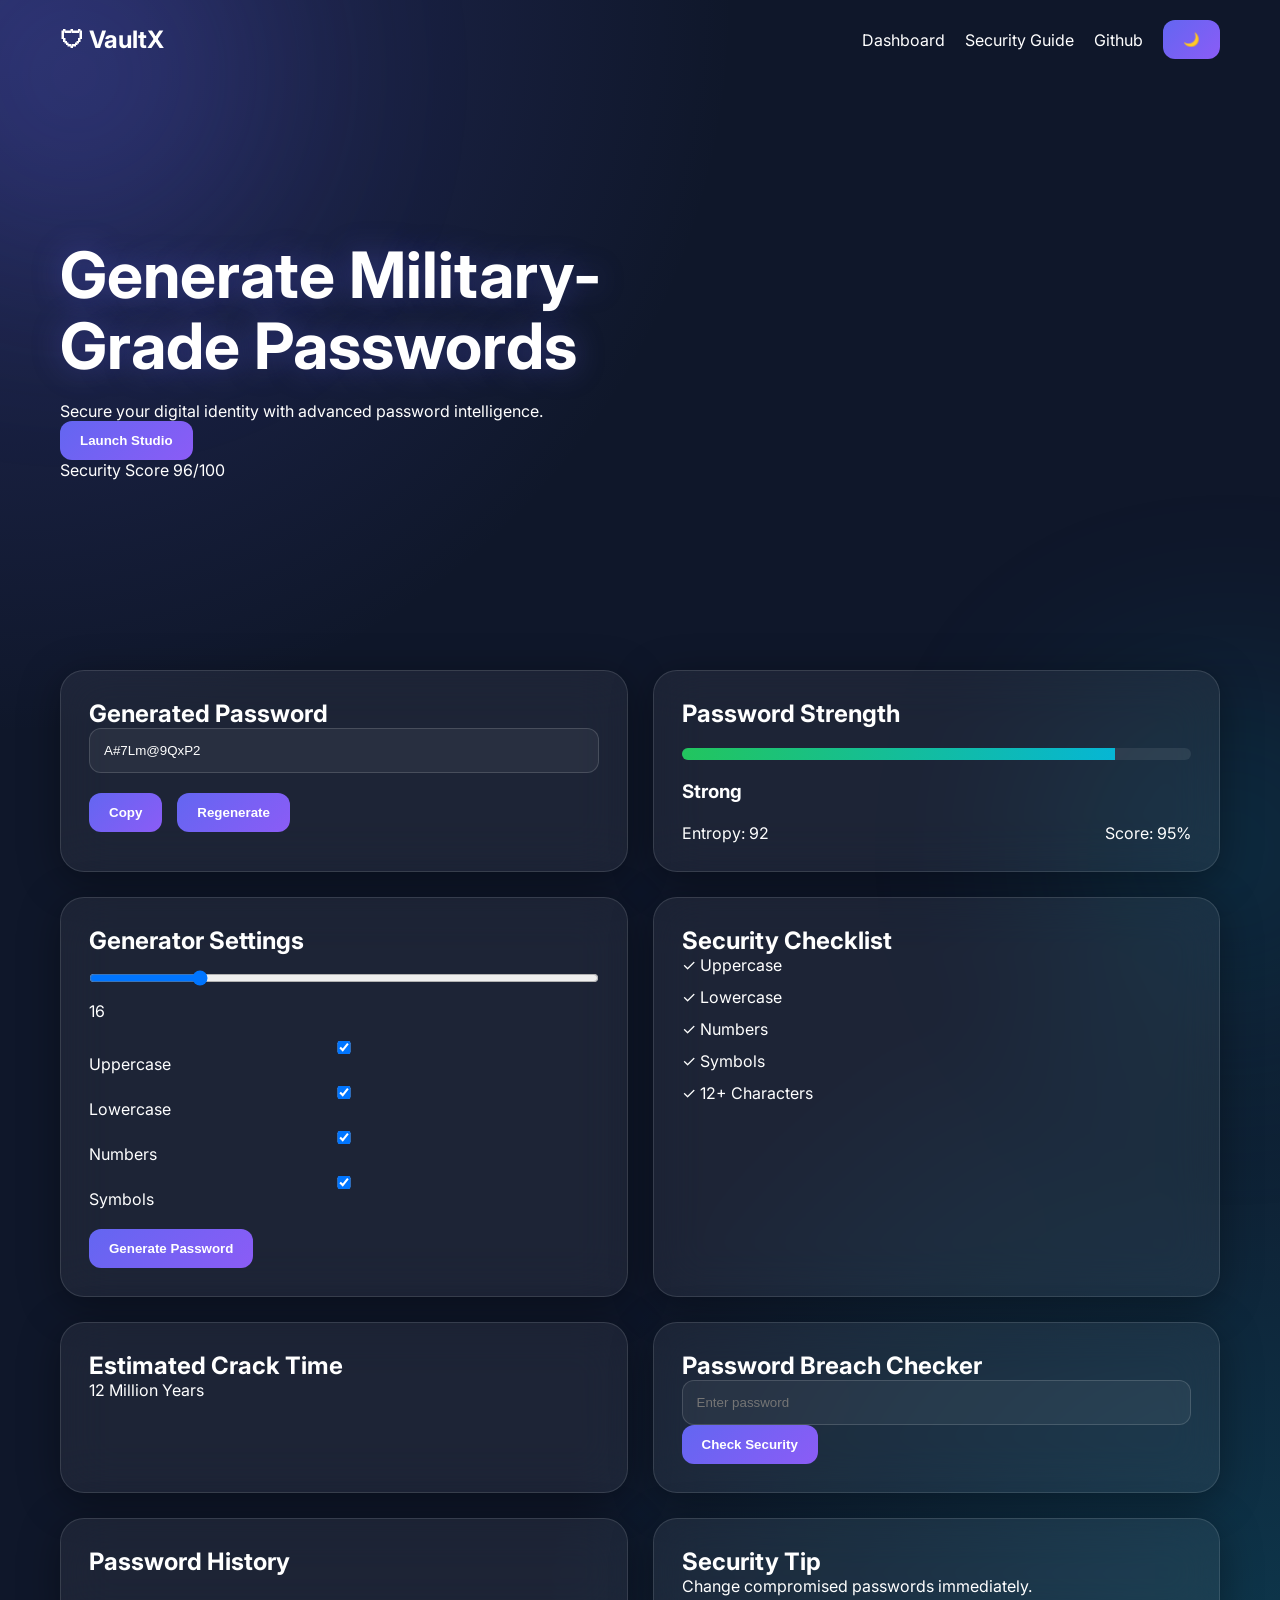
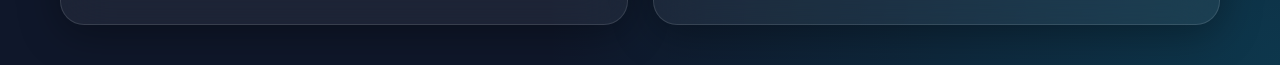
==== commit 8ed592ce: "7th phase" ====
--- a/index.html
+++ b/index.html
@@ -227,15 +227,13 @@
                 Password Breach Checker
             </h2>
 
-            <input type="password" placeholder="Enter password">
-
-            <button>
+            <input type="password" id="breachInput" placeholder="Enter password">
+
+            <button id="checkBreachBtn">
                 Check Security
             </button>
 
-            <div class="safe-result">
-
-                ✓ No Breach Detected
+            <div id="breachResult">
 
             </div>
 
@@ -249,16 +247,8 @@
                 Password History
             </h2>
 
-            <div class="history-item">
-                *************
-            </div>
-
-            <div class="history-item">
-                *************
-            </div>
-
-            <div class="history-item">
-                *************
+            <div id="historyList">
+
             </div>
 
         </section>
@@ -271,8 +261,8 @@
                 Security Tip
             </h2>
 
-            <p>
-                Never reuse passwords across multiple accounts.
+            <p id="tipText">
+
             </p>
 
         </section>
@@ -289,6 +279,9 @@
     <script src="assets/js/password-strength-analyzer.js"></script>
     <script src="assets/js/crack-time-estimator.js"></script>
     <script src="assets/js/password-history-manager.js"></script>
+    <script src="assets/js/password-breach-checker.js"></script>
+    <script src="assets/js/security-tips-engine.js"></script>
+    <script src="assets/js/theme-controller.js"></script>
     <script src="assets/js/vaultx-app.js"></script>
 </body>
 
--- a/assets/css/vaultx-theme.css
+++ b/assets/css/vaultx-theme.css
@@ -120,4 +120,15 @@
     right:-100px;
 
     opacity:.20;
+}
+
+.light-theme{
+
+    --bg-dark:#f8fafc;
+
+    --text-primary:#0f172a;
+
+    --text-secondary:#475569;
+
+    background:#f8fafc;
 }
--- a/assets/css/glassmorphism-components.css
+++ b/assets/css/glassmorphism-components.css
@@ -207,4 +207,23 @@
     color: #22c55e;
 
     font-weight: 600;
+}
+
+
+.breach-safe{
+
+    color:#22c55e;
+
+    margin-top:15px;
+
+    font-weight:600;
+}
+
+.breach-danger{
+
+    color:#ef4444;
+
+    margin-top:15px;
+
+    font-weight:600;
 }
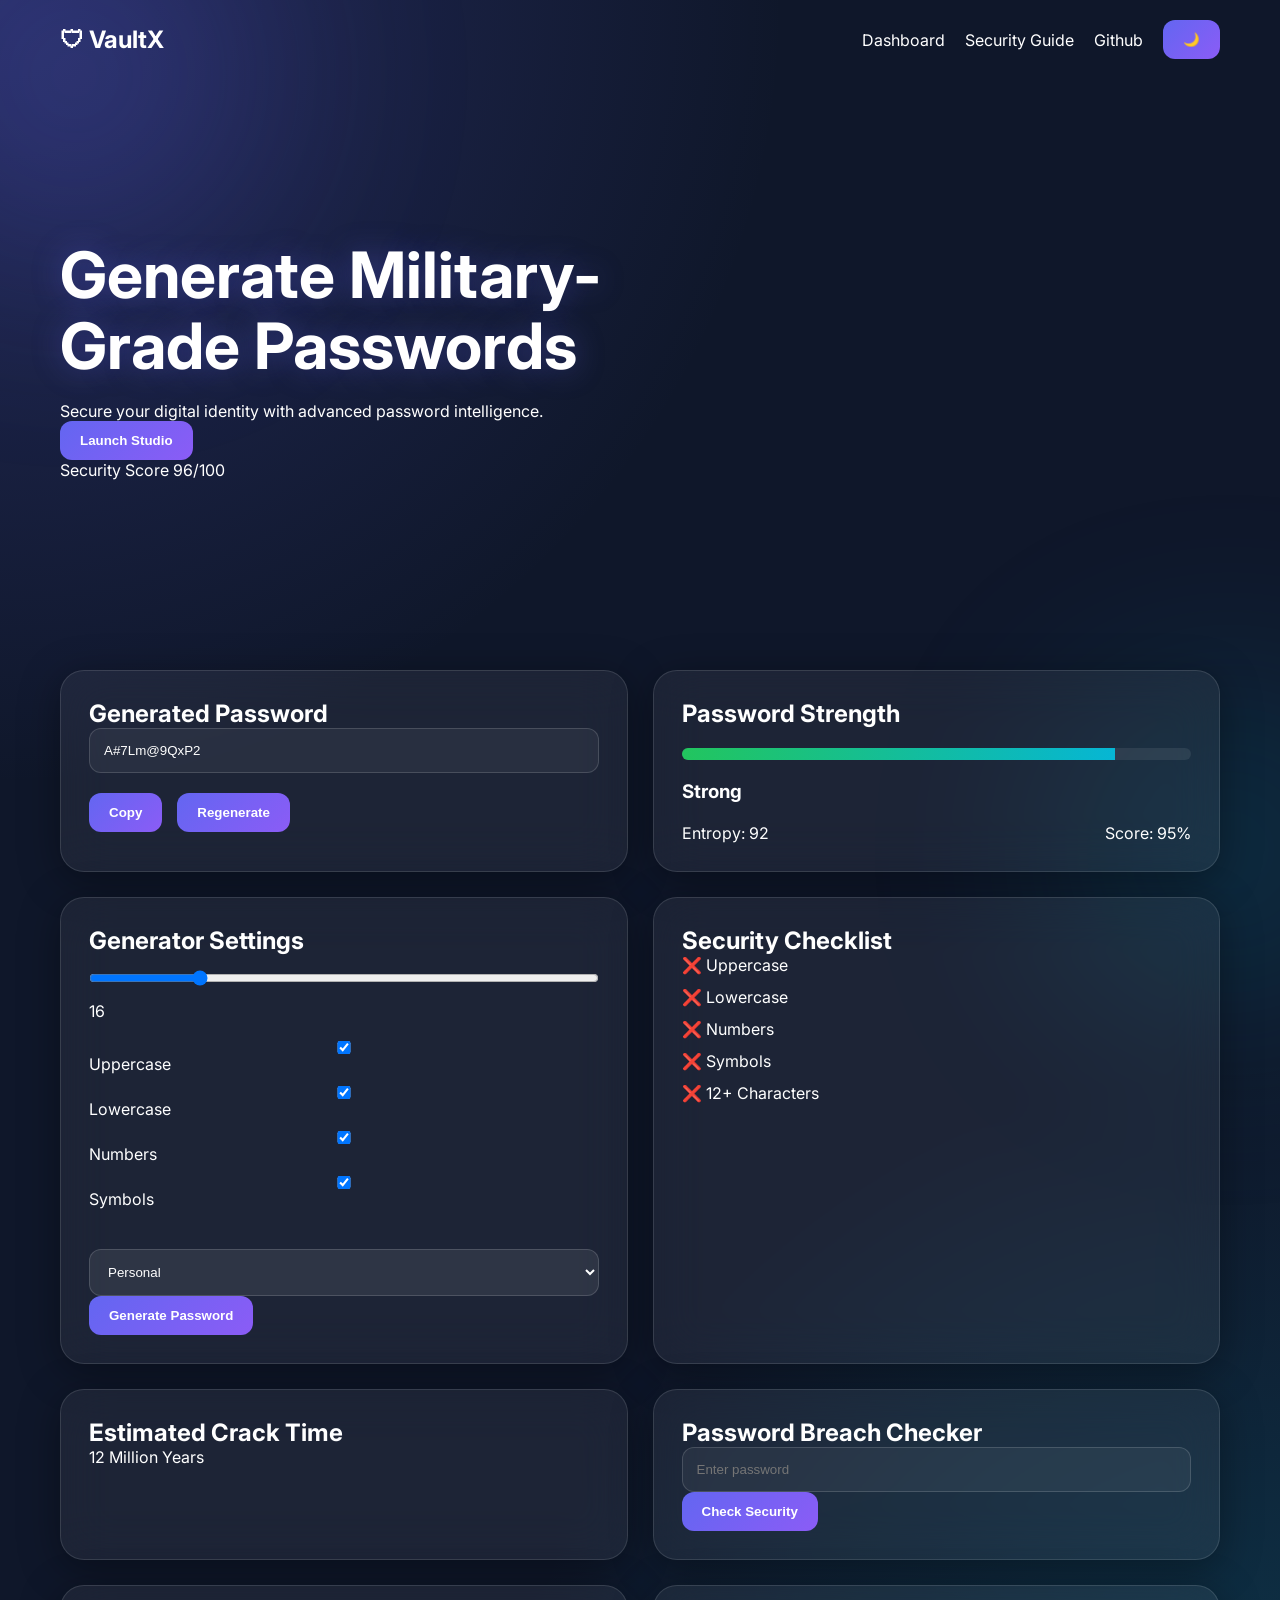
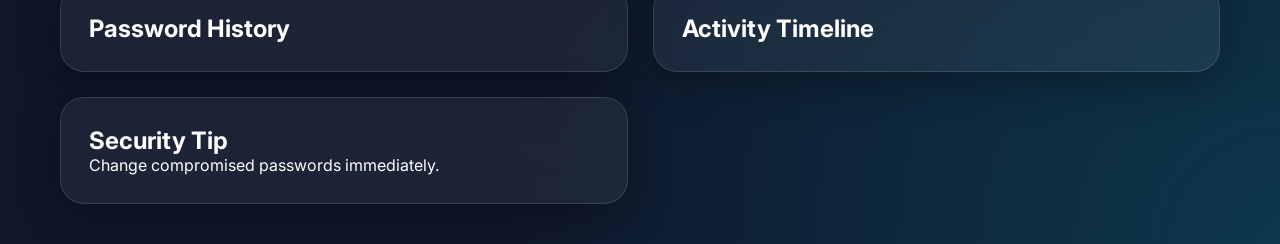
==== commit 1d77bf86: "8th phase" ====
--- a/index.html
+++ b/index.html
@@ -173,7 +173,27 @@
 
             </div>
 
-            <button>
+            <select id="passwordMode">
+
+                <option value="personal">
+                    Personal
+                </option>
+
+                <option value="professional">
+                    Professional
+                </option>
+
+                <option value="banking">
+                    Banking
+                </option>
+
+                <option value="gaming">
+                    Gaming
+                </option>
+
+            </select>
+
+            <button id="generateBtn" class="btn-primary">
                 Generate Password
             </button>
 
@@ -187,17 +207,27 @@
                 Security Checklist
             </h2>
 
-            <ul>
-
-                <li>✓ Uppercase</li>
-
-                <li>✓ Lowercase</li>
-
-                <li>✓ Numbers</li>
-
-                <li>✓ Symbols</li>
-
-                <li>✓ 12+ Characters</li>
+           <ul>
+
+                <li id="check-uppercase">
+                    ❌ Uppercase
+                </li>
+
+                <li id="check-lowercase">
+                    ❌ Lowercase
+                </li>
+
+                <li id="check-numbers">
+                    ❌ Numbers
+                </li>
+
+                <li id="check-symbols">
+                    ❌ Symbols
+                </li>
+
+                <li id="check-length">
+                    ❌ 12+ Characters
+                </li>
 
             </ul>
 
@@ -248,6 +278,20 @@
             </h2>
 
             <div id="historyList">
+
+            </div>
+
+        </section>
+
+        <!-- Activity Timeline -->
+
+        <section class="card activity-card">
+
+            <h2>
+                Activity Timeline
+            </h2>
+
+            <div id="activityLog">
 
             </div>
 
@@ -282,6 +326,8 @@
     <script src="assets/js/password-breach-checker.js"></script>
     <script src="assets/js/security-tips-engine.js"></script>
     <script src="assets/js/theme-controller.js"></script>
+    <script src="assets/js/security-checklist-engine.js"></script>
+    <script src="assets/js/activity-log-engine.js"></script>
     <script src="assets/js/vaultx-app.js"></script>
 </body>
 
--- a/assets/css/glassmorphism-components.css
+++ b/assets/css/glassmorphism-components.css
@@ -226,4 +226,39 @@
     margin-top:15px;
 
     font-weight:600;
+}
+
+.activity-item{
+
+    padding:12px;
+
+    margin-top:10px;
+
+    border-radius:12px;
+
+    background:
+        rgba(255,255,255,.05);
+
+    display:flex;
+
+    justify-content:space-between;
+}
+
+select{
+
+    width:100%;
+
+    margin-top:20px;
+
+    padding:14px;
+
+    border-radius:12px;
+
+    background:
+        rgba(255,255,255,.08);
+
+    color:white;
+
+    border:
+        1px solid rgba(255,255,255,.15);
 }
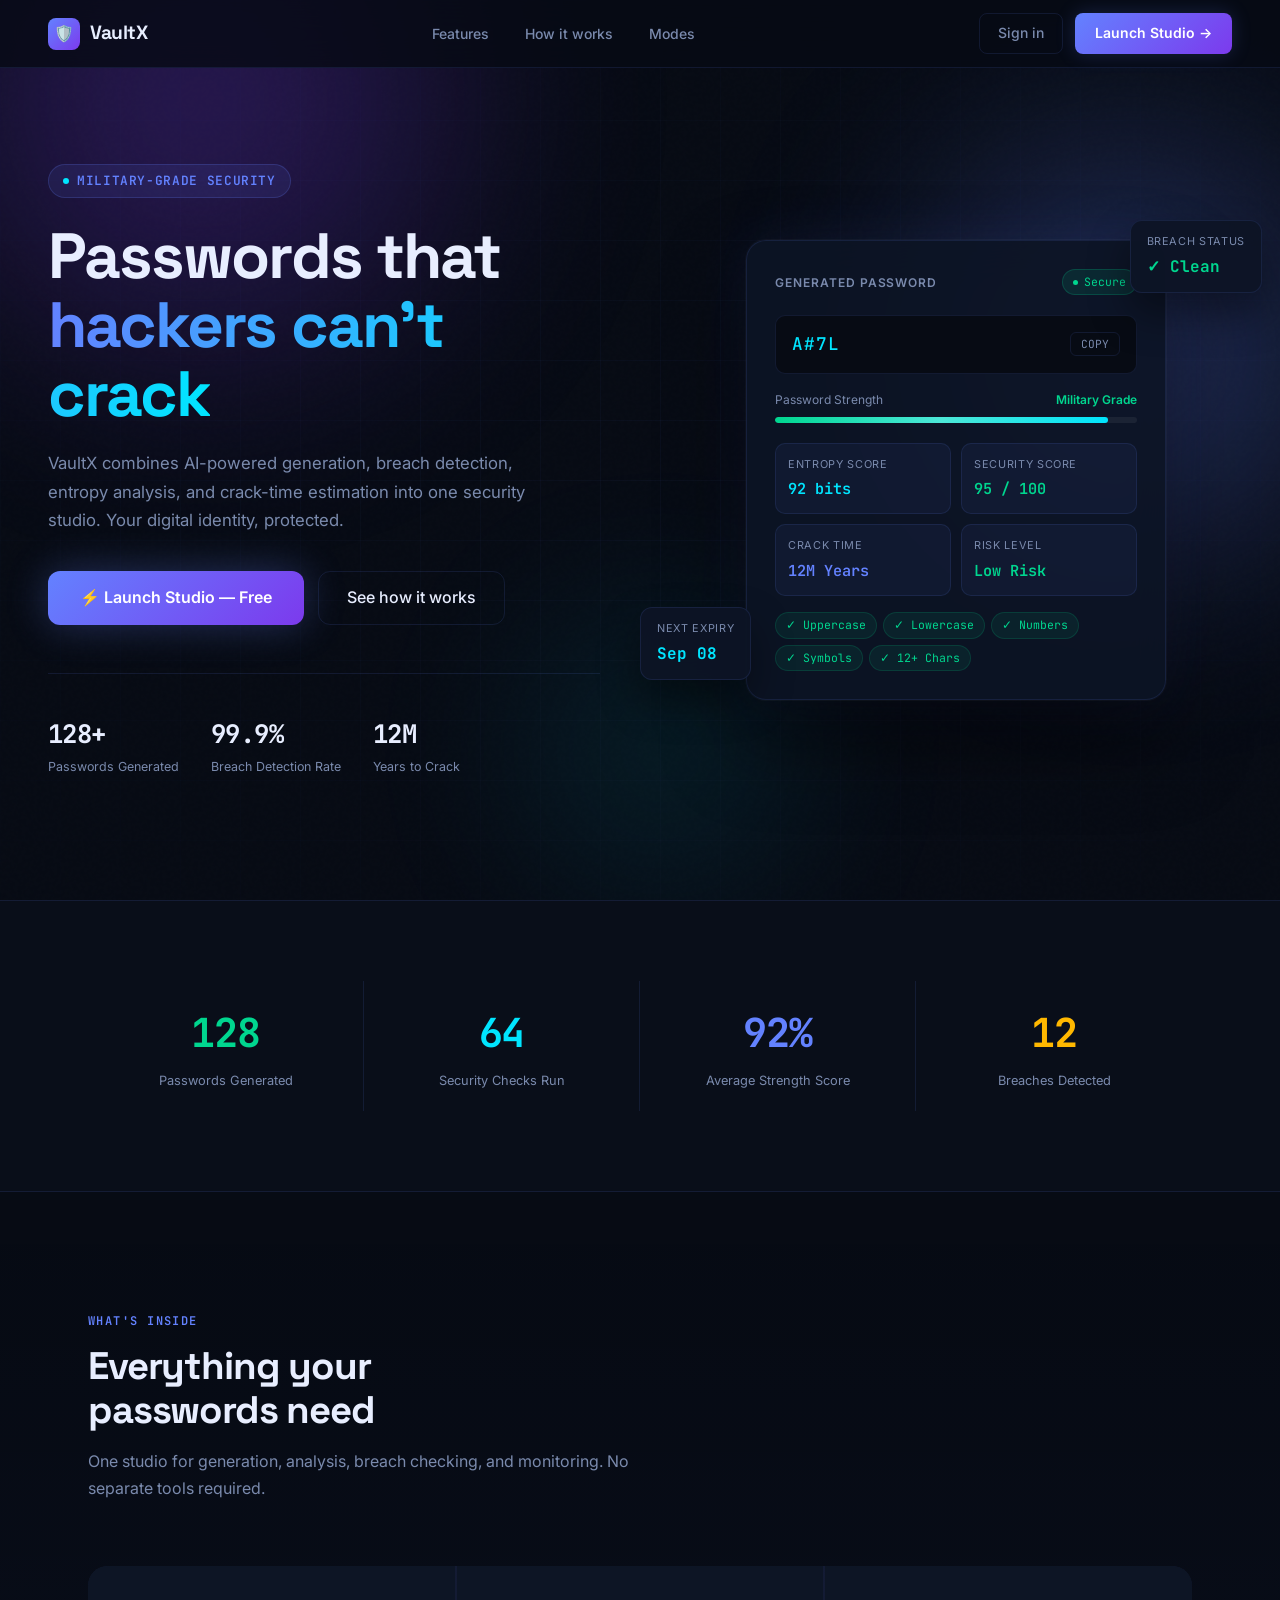
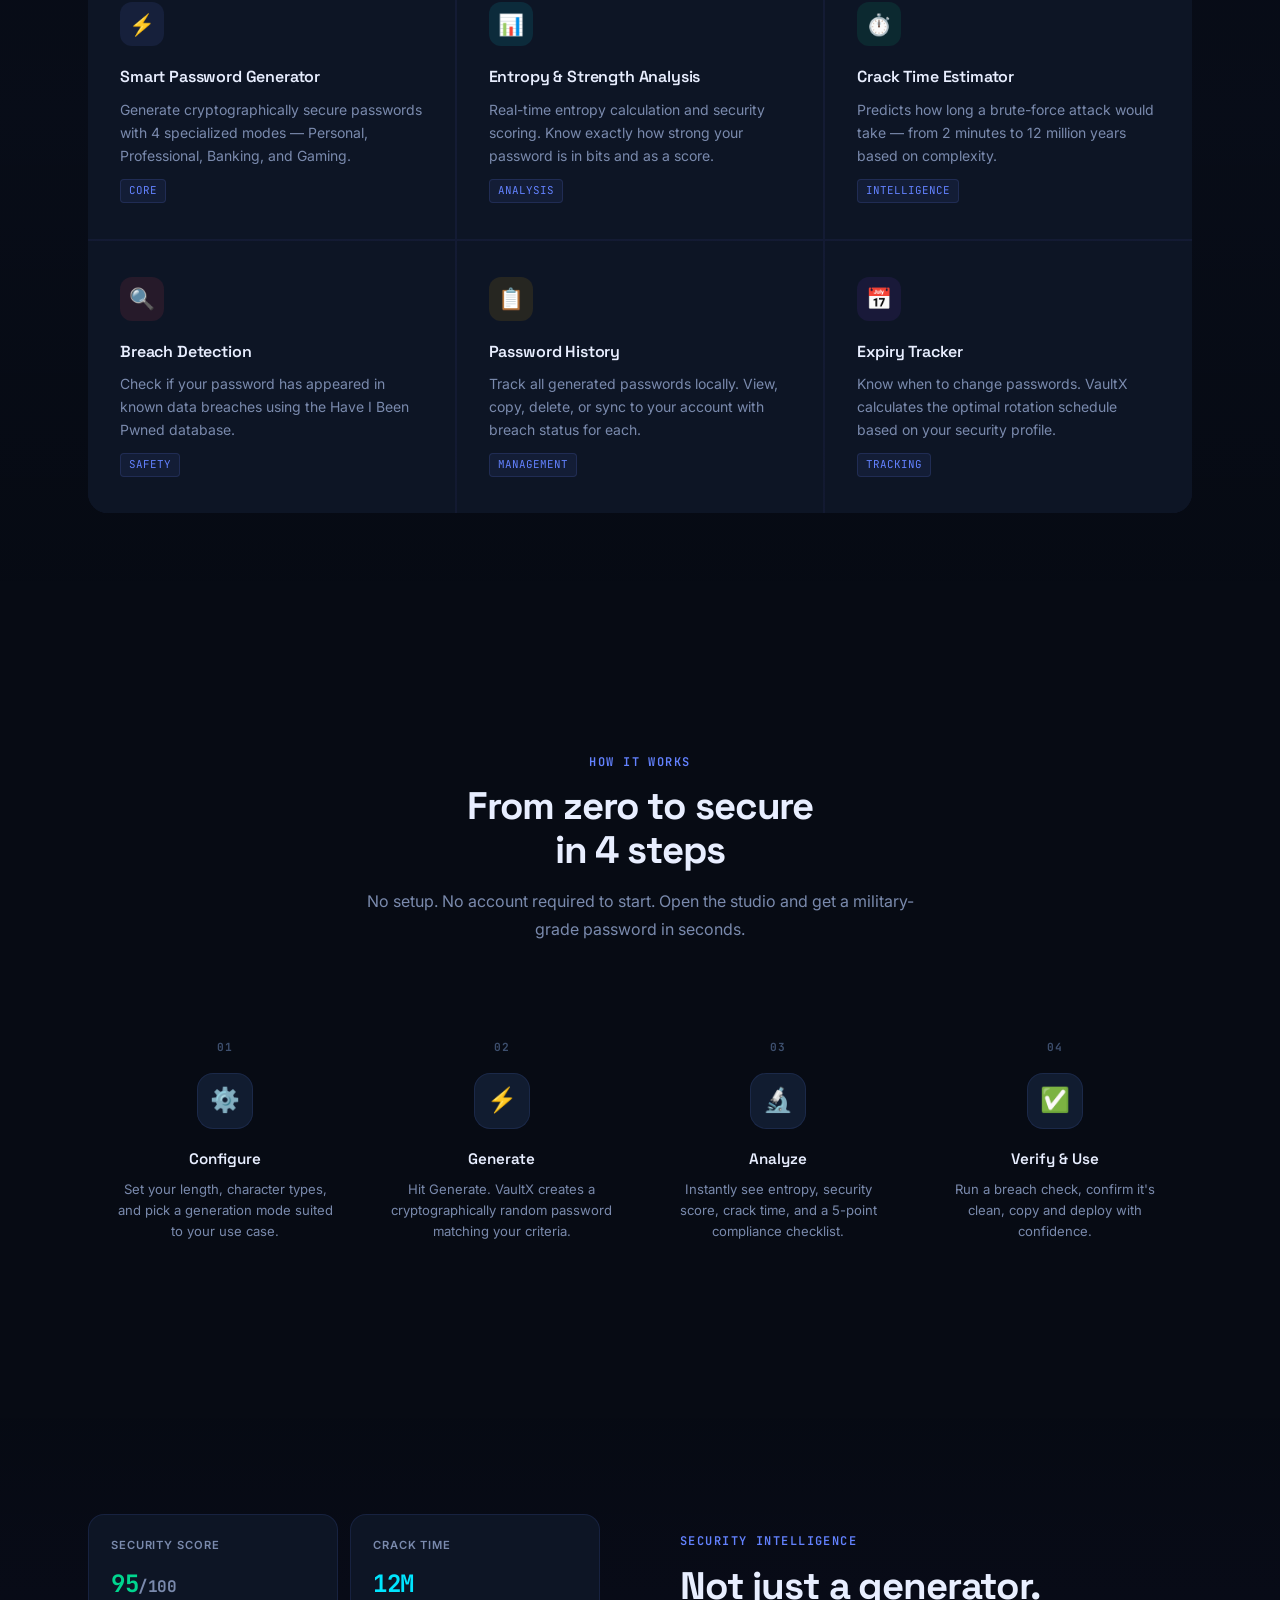
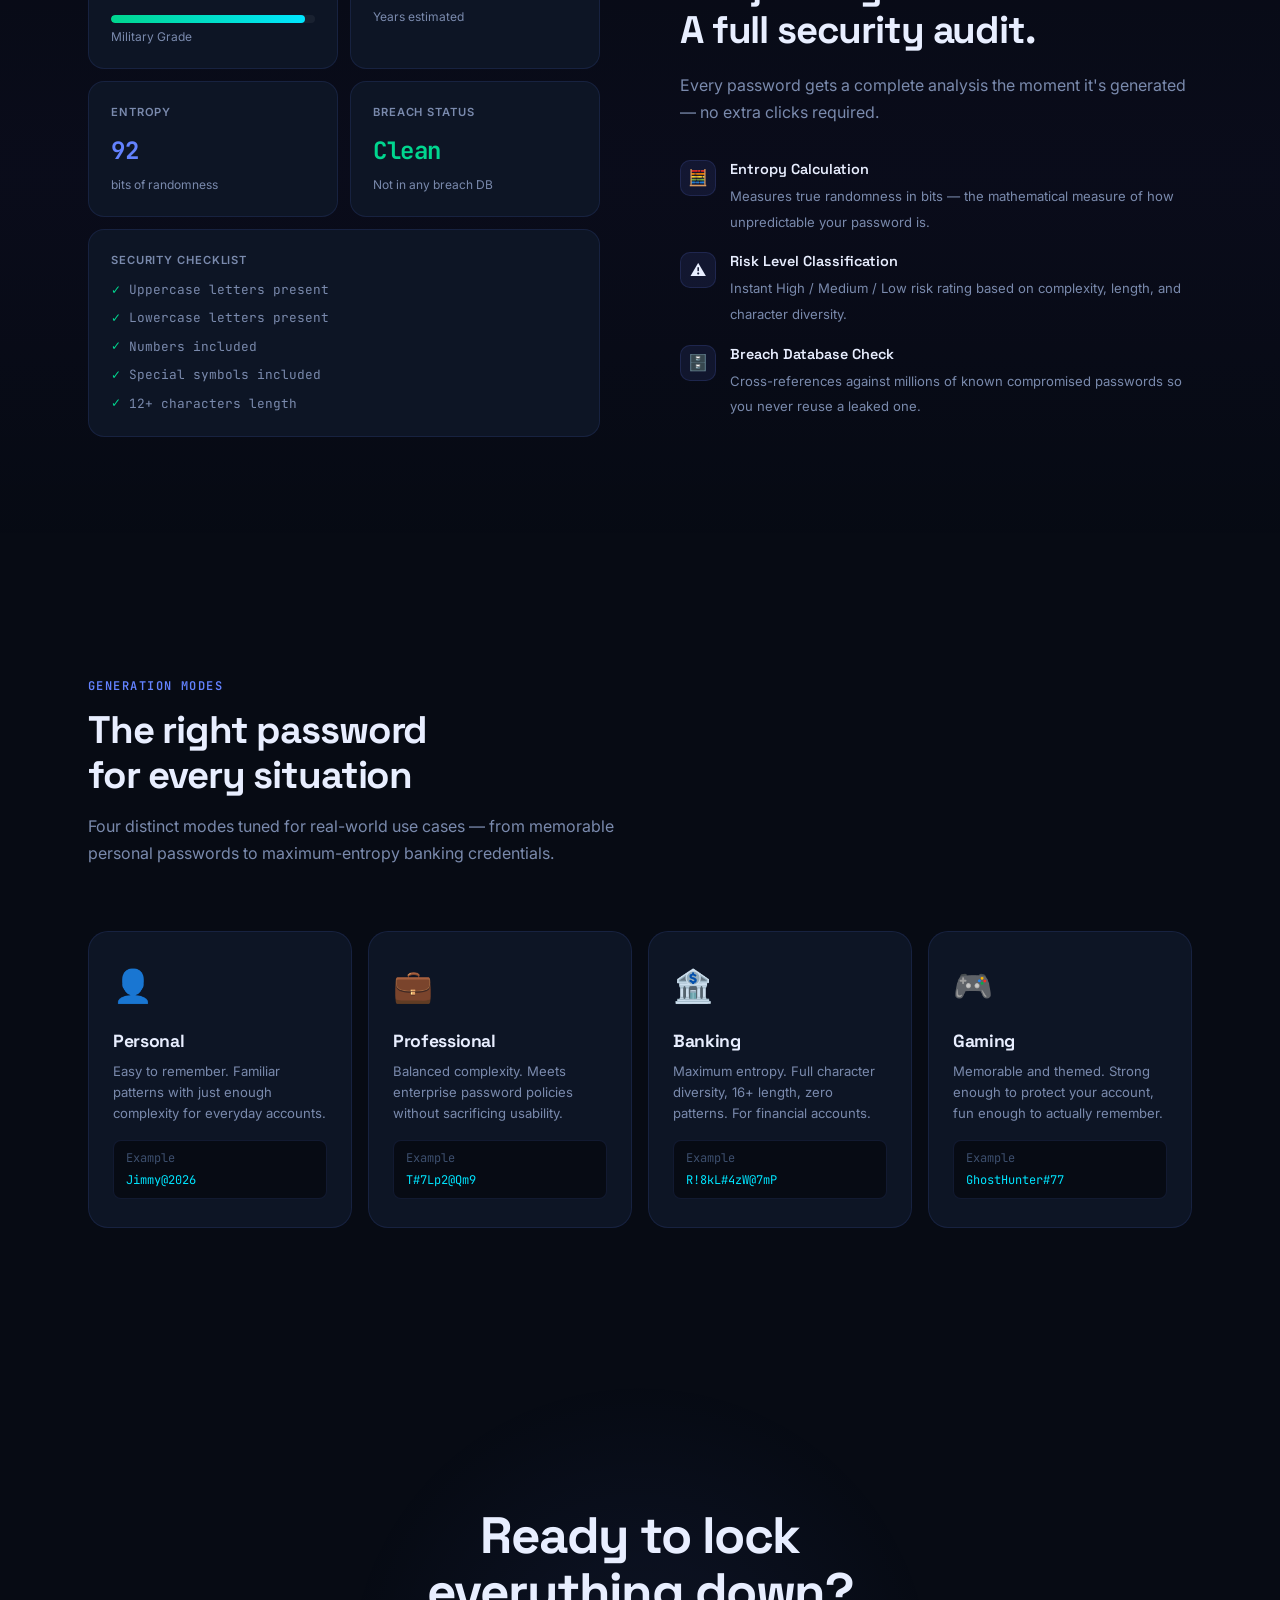
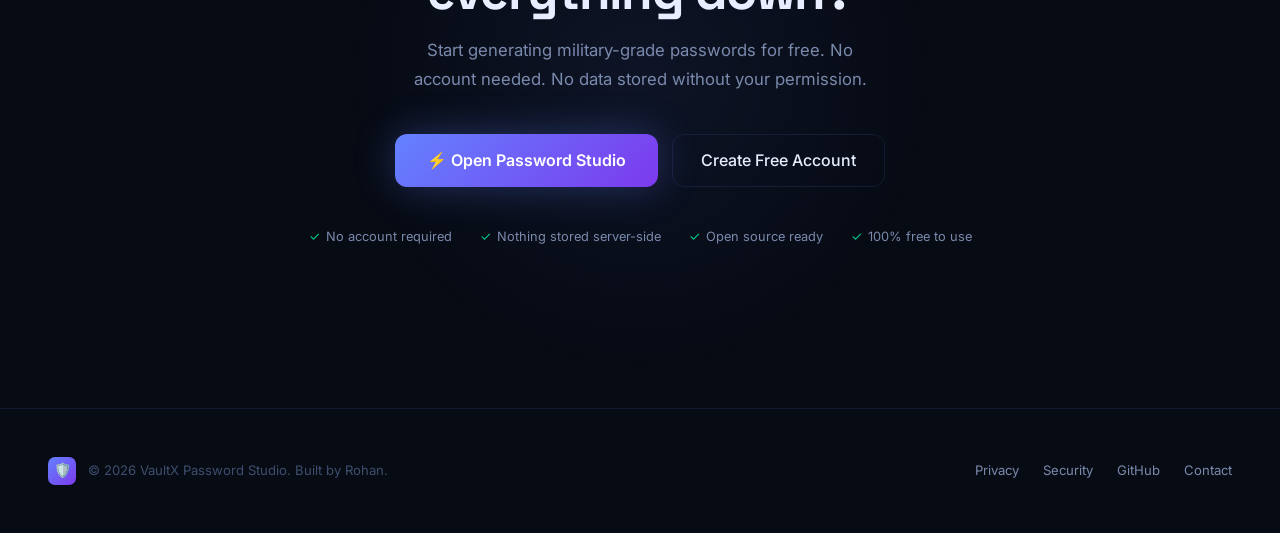
==== commit 86b34a40: "changes in UI" ====
--- a/index.html
+++ b/index.html
@@ -1,336 +1,380 @@
+<!DOCTYPE html>
+<html lang="en">
 <head>
-
-    <link rel="stylesheet" href="assets/css/vaultx-theme.css">
-
-    <link rel="stylesheet" href="assets/css/dashboard-layout.css">
-
-    <link rel="stylesheet" href="assets/css/glassmorphism-components.css">
-
-    <link rel="stylesheet" href="assets/css/animations.css">
-
-    <link rel="stylesheet" href="assets/css/responsive-design.css">
-
-    <link rel="stylesheet" href="assets/css/toast-notifications.css">
-
+<meta charset="UTF-8"/>
+<meta name="viewport" content="width=device-width, initial-scale=1.0"/>
+<title>VaultX Password Studio — Military-Grade Password Security</title>
+<link rel="preconnect" href="https://fonts.googleapis.com"/>
+<link rel="preconnect" href="https://fonts.gstatic.com" crossorigin/>
+<link href="https://fonts.googleapis.com/css2?family=Space+Grotesk:wght@300;400;500;600;700&family=JetBrains+Mono:wght@400;500;700&family=Inter:wght@300;400;500&display=swap" rel="stylesheet"/>
+<link rel="stylesheet" href="assets/css/style.css">
 </head>
-
 <body>
 
-    <!-- Navbar -->
-    <header class="navbar">
-
-        <div class="logo">
-            🛡 VaultX
-        </div>
-
-        <nav>
-
-            <a href="#">Dashboard</a>
-
-            <a href="#">Security Guide</a>
-
-            <a href="#">Github</a>
-
-            <button id="themeToggle">
-                🌙
-            </button>
-
-        </nav>
-
-    </header>
-
-    <!-- Hero -->
-
-    <section class="hero">
-
-        <div class="hero-content">
-
-            <h1>
-                Generate Military-Grade Passwords
-            </h1>
-
-            <p>
-                Secure your digital identity with advanced password intelligence.
-            </p>
-
-            <button class="btn-primary">
-                Launch Studio
-            </button>
-
-            <div class="security-score">
-
-                Security Score
-
-                <span>96/100</span>
-
+<!-- ─── NAV ─── -->
+<nav>
+  <a href="#" class="nav-logo">
+    <div class="nav-logo-icon">🛡️</div>
+    VaultX
+  </a>
+  <ul class="nav-links">
+    <li><a href="#features">Features</a></li>
+    <li><a href="#how">How it works</a></li>
+    <li><a href="#modes">Modes</a></li>
+  </ul>
+  <div class="nav-cta">
+    <a href="login.html" class="btn-ghost">Sign in</a>
+    <a href="studio.html" class="btn-primary">Launch Studio →</a>
+  </div>
+</nav>
+
+<!-- ─── HERO ─── -->
+<section class="hero">
+  <div class="hero-bg">
+    <div class="hero-blob hero-blob-1"></div>
+    <div class="hero-blob hero-blob-2"></div>
+    <div class="hero-blob hero-blob-3"></div>
+    <div class="hero-grid"></div>
+  </div>
+  <div class="hero-content">
+    <div class="hero-left">
+      <div class="hero-badge">
+        <div class="hero-badge-dot"></div>
+        Military-Grade Security
+      </div>
+      <h1 class="hero-title">
+        Passwords that<br/>
+        <span class="highlight">hackers can't crack</span>
+      </h1>
+      <p class="hero-subtitle">
+        VaultX combines AI-powered generation, breach detection, entropy analysis, and crack-time estimation into one security studio. Your digital identity, protected.
+      </p>
+      <div class="hero-actions">
+        <a href="studio.html" class="btn-primary btn-primary-lg">⚡ Launch Studio — Free</a>
+        <a href="#how" class="btn-outline-lg">See how it works</a>
+      </div>
+      <div class="hero-stats">
+        <div>
+          <div class="hero-stat-val">128+</div>
+          <div class="hero-stat-label">Passwords Generated</div>
+        </div>
+        <div>
+          <div class="hero-stat-val">99.9%</div>
+          <div class="hero-stat-label">Breach Detection Rate</div>
+        </div>
+        <div>
+          <div class="hero-stat-val">12M</div>
+          <div class="hero-stat-label">Years to Crack</div>
+        </div>
+      </div>
+    </div>
+    <div class="hero-visual">
+      <div class="hero-card-main">
+        <div class="hero-card-header">
+          <span class="hero-card-label">Generated Password</span>
+          <div class="status-badge"><div class="status-dot"></div> Secure</div>
+        </div>
+        <div class="password-display">
+          <span>R!8kL#4zW@7mP</span>
+          <button class="copy-btn">COPY</button>
+        </div>
+        <div class="strength-bar-wrap">
+          <div class="strength-bar-labels">
+            <span>Password Strength</span>
+            <span class="strength-val">Military Grade</span>
+          </div>
+          <div class="strength-track">
+            <div class="strength-fill"></div>
+          </div>
+        </div>
+        <div class="metrics-grid">
+          <div class="metric-pill">
+            <div class="metric-pill-label">Entropy Score</div>
+            <div class="metric-pill-val accent">92 bits</div>
+          </div>
+          <div class="metric-pill">
+            <div class="metric-pill-label">Security Score</div>
+            <div class="metric-pill-val green">95 / 100</div>
+          </div>
+          <div class="metric-pill">
+            <div class="metric-pill-label">Crack Time</div>
+            <div class="metric-pill-val primary">12M Years</div>
+          </div>
+          <div class="metric-pill">
+            <div class="metric-pill-label">Risk Level</div>
+            <div class="metric-pill-val green">Low Risk</div>
+          </div>
+        </div>
+        <div class="checklist">
+          <span class="check-item">✓ Uppercase</span>
+          <span class="check-item">✓ Lowercase</span>
+          <span class="check-item">✓ Numbers</span>
+          <span class="check-item">✓ Symbols</span>
+          <span class="check-item">✓ 12+ Chars</span>
+        </div>
+      </div>
+      <div class="float-card float-card-1">
+        <div class="float-card-title">Breach Status</div>
+        <div class="float-card-val green">✓ Clean</div>
+      </div>
+      <div class="float-card float-card-2">
+        <div class="float-card-title">Next Expiry</div>
+        <div class="float-card-val accent">Sep 08</div>
+      </div>
+    </div>
+  </div>
+</section>
+
+<!-- ─── STATS BANNER ─── -->
+<div class="stats-banner">
+  <div class="section-inner">
+    <div class="stats-row reveal">
+      <div class="stat-block">
+        <span class="stat-num"><span class="green">128</span></span>
+        <div class="stat-label">Passwords Generated</div>
+      </div>
+      <div class="stat-block">
+        <span class="stat-num"><span class="accent">64</span></span>
+        <div class="stat-label">Security Checks Run</div>
+      </div>
+      <div class="stat-block">
+        <span class="stat-num"><span class="primary">92%</span></span>
+        <div class="stat-label">Average Strength Score</div>
+      </div>
+      <div class="stat-block">
+        <span class="stat-num"><span class="stat-num" style="color:var(--yellow)">12</span></span>
+        <div class="stat-label">Breaches Detected</div>
+      </div>
+    </div>
+  </div>
+</div>
+
+<!-- ─── FEATURES ─── -->
+<section id="features" class="features">
+  <div class="section-inner">
+    <div class="section-header reveal">
+      <div class="section-eyebrow">What's inside</div>
+      <h2 class="section-title">Everything your<br/>passwords need</h2>
+      <p class="section-desc">One studio for generation, analysis, breach checking, and monitoring. No separate tools required.</p>
+    </div>
+    <div class="features-grid reveal">
+      <div class="feature-card">
+        <div class="feature-icon" style="background:rgba(99,130,255,0.1);">⚡</div>
+        <div class="feature-title">Smart Password Generator</div>
+        <p class="feature-desc">Generate cryptographically secure passwords with 4 specialized modes — Personal, Professional, Banking, and Gaming.</p>
+        <span class="feature-tag">CORE</span>
+      </div>
+      <div class="feature-card">
+        <div class="feature-icon" style="background:rgba(0,229,255,0.1);">📊</div>
+        <div class="feature-title">Entropy & Strength Analysis</div>
+        <p class="feature-desc">Real-time entropy calculation and security scoring. Know exactly how strong your password is in bits and as a score.</p>
+        <span class="feature-tag">ANALYSIS</span>
+      </div>
+      <div class="feature-card">
+        <div class="feature-icon" style="background:rgba(0,214,143,0.1);">⏱️</div>
+        <div class="feature-title">Crack Time Estimator</div>
+        <p class="feature-desc">Predicts how long a brute-force attack would take — from 2 minutes to 12 million years based on complexity.</p>
+        <span class="feature-tag">INTELLIGENCE</span>
+      </div>
+      <div class="feature-card">
+        <div class="feature-icon" style="background:rgba(255,71,87,0.1);">🔍</div>
+        <div class="feature-title">Breach Detection</div>
+        <p class="feature-desc">Check if your password has appeared in known data breaches using the Have I Been Pwned database.</p>
+        <span class="feature-tag">SAFETY</span>
+      </div>
+      <div class="feature-card">
+        <div class="feature-icon" style="background:rgba(255,184,0,0.1);">📋</div>
+        <div class="feature-title">Password History</div>
+        <p class="feature-desc">Track all generated passwords locally. View, copy, delete, or sync to your account with breach status for each.</p>
+        <span class="feature-tag">MANAGEMENT</span>
+      </div>
+      <div class="feature-card">
+        <div class="feature-icon" style="background:rgba(124,58,237,0.1);">📅</div>
+        <div class="feature-title">Expiry Tracker</div>
+        <p class="feature-desc">Know when to change passwords. VaultX calculates the optimal rotation schedule based on your security profile.</p>
+        <span class="feature-tag">TRACKING</span>
+      </div>
+    </div>
+  </div>
+</section>
+
+<!-- ─── HOW IT WORKS ─── -->
+<section id="how" class="how">
+  <div class="section-inner">
+    <div class="section-header reveal" style="text-align:center; display:flex; flex-direction:column; align-items:center;">
+      <div class="section-eyebrow">How it works</div>
+      <h2 class="section-title">From zero to secure<br/>in 4 steps</h2>
+      <p class="section-desc" style="text-align:center;">No setup. No account required to start. Open the studio and get a military-grade password in seconds.</p>
+    </div>
+    <div class="how-steps reveal">
+      <div class="how-step">
+        <span class="how-step-num">01</span>
+        <div class="how-step-icon">⚙️</div>
+        <div class="how-step-title">Configure</div>
+        <p class="how-step-desc">Set your length, character types, and pick a generation mode suited to your use case.</p>
+      </div>
+      <div class="how-step">
+        <span class="how-step-num">02</span>
+        <div class="how-step-icon">⚡</div>
+        <div class="how-step-title">Generate</div>
+        <p class="how-step-desc">Hit Generate. VaultX creates a cryptographically random password matching your criteria.</p>
+      </div>
+      <div class="how-step">
+        <span class="how-step-num">03</span>
+        <div class="how-step-icon">🔬</div>
+        <div class="how-step-title">Analyze</div>
+        <p class="how-step-desc">Instantly see entropy, security score, crack time, and a 5-point compliance checklist.</p>
+      </div>
+      <div class="how-step">
+        <span class="how-step-num">04</span>
+        <div class="how-step-icon">✅</div>
+        <div class="how-step-title">Verify & Use</div>
+        <p class="how-step-desc">Run a breach check, confirm it's clean, copy and deploy with confidence.</p>
+      </div>
+    </div>
+  </div>
+</section>
+
+<!-- ─── SECURITY SHOWCASE ─── -->
+<section class="showcase">
+  <div class="section-inner">
+    <div class="showcase-inner reveal">
+      <div class="showcase-visual">
+        <div class="showcase-card">
+          <div class="sc-label">Security Score</div>
+          <div class="sc-val green">95<span style="font-size:1rem;color:var(--text-muted)">/100</span></div>
+          <div class="sc-meter"><div class="sc-meter-fill" style="width:95%"></div></div>
+          <div class="sc-sub">Military Grade</div>
+        </div>
+        <div class="showcase-card">
+          <div class="sc-label">Crack Time</div>
+          <div class="sc-val accent">12M</div>
+          <div class="sc-sub">Years estimated</div>
+        </div>
+        <div class="showcase-card">
+          <div class="sc-label">Entropy</div>
+          <div class="sc-val primary">92</div>
+          <div class="sc-sub">bits of randomness</div>
+        </div>
+        <div class="showcase-card">
+          <div class="sc-label">Breach Status</div>
+          <div class="sc-val green">Clean</div>
+          <div class="sc-sub">Not in any breach DB</div>
+        </div>
+        <div class="showcase-card span2">
+          <div class="sc-label">Security Checklist</div>
+          <div class="sc-checklist">
+            <div class="sc-check"><span class="sc-check-icon pass">✓</span> Uppercase letters present</div>
+            <div class="sc-check"><span class="sc-check-icon pass">✓</span> Lowercase letters present</div>
+            <div class="sc-check"><span class="sc-check-icon pass">✓</span> Numbers included</div>
+            <div class="sc-check"><span class="sc-check-icon pass">✓</span> Special symbols included</div>
+            <div class="sc-check"><span class="sc-check-icon pass">✓</span> 12+ characters length</div>
+          </div>
+        </div>
+      </div>
+      <div class="showcase-content">
+        <div class="section-eyebrow">Security Intelligence</div>
+        <h2 class="section-title">Not just a generator.<br/>A full security audit.</h2>
+        <p class="section-desc">Every password gets a complete analysis the moment it's generated — no extra clicks required.</p>
+        <div class="feature-list">
+          <div class="feature-row">
+            <div class="feature-row-icon">🧮</div>
+            <div class="feature-row-text">
+              <strong>Entropy Calculation</strong>
+              <span>Measures true randomness in bits — the mathematical measure of how unpredictable your password is.</span>
             </div>
-
-        </div>
-
-    </section>
-
-    <!-- Dashboard -->
-
-    <main class="dashboard-grid">
-
-        <!-- Password Output -->
-
-        <section class="card password-card">
-
-            <h2>
-                Generated Password
-            </h2>
-
-            <div class="password-output">
-
-                <input type="text" value="A#7Lm@9QxP2" readonly id="passwordOutput">
-
-                <div class="action-buttons">
-
-                    <button id="copyBtn">
-                        Copy
-                    </button>
-
-                    <button id="regenerateBtn">
-                        Regenerate
-                    </button>
-
-                </div>
-
+          </div>
+          <div class="feature-row">
+            <div class="feature-row-icon">⚠️</div>
+            <div class="feature-row-text">
+              <strong>Risk Level Classification</strong>
+              <span>Instant High / Medium / Low risk rating based on complexity, length, and character diversity.</span>
             </div>
-
-        </section>
-
-        <!-- Strength Analytics -->
-
-        <section class="card strength-card">
-
-            <h2>
-                Password Strength
-            </h2>
-
-            <div class="strength-bar">
-
-                <div class="strength-fill">
-
-                </div>
-
+          </div>
+          <div class="feature-row">
+            <div class="feature-row-icon">🗄️</div>
+            <div class="feature-row-text">
+              <strong>Breach Database Check</strong>
+              <span>Cross-references against millions of known compromised passwords so you never reuse a leaked one.</span>
             </div>
-
-            <h3>
-                Strong
-            </h3>
-
-            <div class="metrics">
-
-                <div>
-                    Entropy: 92
-                </div>
-
-                <div>
-                    Score: 95%
-                </div>
-
-            </div>
-
-        </section>
-
-        <!-- Generator Settings -->
-
-        <section class="card settings-card">
-
-            <h2>
-                Generator Settings
-            </h2>
-
-            <input type="range" id="lengthSlider" min="8" max="50" value="16">
-
-            <span id="lengthValue">
-                16
-            </span>
-
-            <div class="options">
-
-                <label>
-                    <input type="checkbox" id="uppercase" checked>
-                    Uppercase
-                </label>
-
-                <label>
-                    <input type="checkbox" id="lowercase" checked>
-                    Lowercase
-                </label>
-
-                <label>
-                    <input type="checkbox" id="numbers" checked>
-                    Numbers
-                </label>
-
-                <label>
-                    <input type="checkbox" id="symbols" checked>
-                    Symbols
-                </label>
-
-            </div>
-
-            <select id="passwordMode">
-
-                <option value="personal">
-                    Personal
-                </option>
-
-                <option value="professional">
-                    Professional
-                </option>
-
-                <option value="banking">
-                    Banking
-                </option>
-
-                <option value="gaming">
-                    Gaming
-                </option>
-
-            </select>
-
-            <button id="generateBtn" class="btn-primary">
-                Generate Password
-            </button>
-
-        </section>
-
-        <!-- Security Checklist -->
-
-        <section class="card checklist-card">
-
-            <h2>
-                Security Checklist
-            </h2>
-
-           <ul>
-
-                <li id="check-uppercase">
-                    ❌ Uppercase
-                </li>
-
-                <li id="check-lowercase">
-                    ❌ Lowercase
-                </li>
-
-                <li id="check-numbers">
-                    ❌ Numbers
-                </li>
-
-                <li id="check-symbols">
-                    ❌ Symbols
-                </li>
-
-                <li id="check-length">
-                    ❌ 12+ Characters
-                </li>
-
-            </ul>
-
-        </section>
-
-        <!-- Crack Time -->
-
-        <section class="card crack-card">
-
-            <h2>
-                Estimated Crack Time
-            </h2>
-
-            <div id="crackTime">
-
-                12 Million Years
-
-            </div>
-
-        </section>
-
-        <!-- Breach Checker -->
-
-        <section class="card breach-card">
-
-            <h2>
-                Password Breach Checker
-            </h2>
-
-            <input type="password" id="breachInput" placeholder="Enter password">
-
-            <button id="checkBreachBtn">
-                Check Security
-            </button>
-
-            <div id="breachResult">
-
-            </div>
-
-        </section>
-
-        <!-- Password History -->
-
-        <section class="card history-card">
-
-            <h2>
-                Password History
-            </h2>
-
-            <div id="historyList">
-
-            </div>
-
-        </section>
-
-        <!-- Activity Timeline -->
-
-        <section class="card activity-card">
-
-            <h2>
-                Activity Timeline
-            </h2>
-
-            <div id="activityLog">
-
-            </div>
-
-        </section>
-
-        <!-- Security Tips -->
-
-        <section class="card tips-card">
-
-            <h2>
-                Security Tip
-            </h2>
-
-            <p id="tipText">
-
-            </p>
-
-        </section>
-
-    </main>
-
-    <div class="toast">
-
-        Password Copied Successfully
-
-    </div>
-
-    <script src="assets/js/password-generator-engine.js"></script>
-    <script src="assets/js/password-strength-analyzer.js"></script>
-    <script src="assets/js/crack-time-estimator.js"></script>
-    <script src="assets/js/password-history-manager.js"></script>
-    <script src="assets/js/password-breach-checker.js"></script>
-    <script src="assets/js/security-tips-engine.js"></script>
-    <script src="assets/js/theme-controller.js"></script>
-    <script src="assets/js/security-checklist-engine.js"></script>
-    <script src="assets/js/activity-log-engine.js"></script>
-    <script src="assets/js/vaultx-app.js"></script>
+          </div>
+        </div>
+      </div>
+    </div>
+  </div>
+</section>
+
+<!-- ─── MODES ─── -->
+<section id="modes" class="modes">
+  <div class="section-inner">
+    <div class="section-header reveal">
+      <div class="section-eyebrow">Generation Modes</div>
+      <h2 class="section-title">The right password<br/>for every situation</h2>
+      <p class="section-desc">Four distinct modes tuned for real-world use cases — from memorable personal passwords to maximum-entropy banking credentials.</p>
+    </div>
+    <div class="modes-grid reveal">
+      <div class="mode-card personal">
+        <div class="mode-icon">👤</div>
+        <div class="mode-name">Personal</div>
+        <p class="mode-desc">Easy to remember. Familiar patterns with just enough complexity for everyday accounts.</p>
+        <div class="mode-example">Example<span>Jimmy@2026</span></div>
+      </div>
+      <div class="mode-card professional">
+        <div class="mode-icon">💼</div>
+        <div class="mode-name">Professional</div>
+        <p class="mode-desc">Balanced complexity. Meets enterprise password policies without sacrificing usability.</p>
+        <div class="mode-example">Example<span>T#7Lp2@Qm9</span></div>
+      </div>
+      <div class="mode-card banking">
+        <div class="mode-icon">🏦</div>
+        <div class="mode-name">Banking</div>
+        <p class="mode-desc">Maximum entropy. Full character diversity, 16+ length, zero patterns. For financial accounts.</p>
+        <div class="mode-example">Example<span>R!8kL#4zW@7mP</span></div>
+      </div>
+      <div class="mode-card gaming">
+        <div class="mode-icon">🎮</div>
+        <div class="mode-name">Gaming</div>
+        <p class="mode-desc">Memorable and themed. Strong enough to protect your account, fun enough to actually remember.</p>
+        <div class="mode-example">Example<span>GhostHunter#77</span></div>
+      </div>
+    </div>
+  </div>
+</section>
+
+<!-- ─── CTA ─── -->
+<section class="cta-section">
+  <div class="section-inner">
+    <div class="reveal">
+      <h2 class="cta-title">Ready to lock<br/>everything down?</h2>
+      <p class="cta-sub">Start generating military-grade passwords for free. No account needed. No data stored without your permission.</p>
+      <div class="cta-actions">
+        <a href="studio.html" class="btn-primary btn-primary-lg">⚡ Open Password Studio</a>
+        <a href="register.html" class="btn-outline-lg">Create Free Account</a>
+      </div>
+      <div class="trust-badges">
+        <div class="trust-badge"><span class="trust-badge-icon">✓</span> No account required</div>
+        <div class="trust-badge"><span class="trust-badge-icon">✓</span> Nothing stored server-side</div>
+        <div class="trust-badge"><span class="trust-badge-icon">✓</span> Open source ready</div>
+        <div class="trust-badge"><span class="trust-badge-icon">✓</span> 100% free to use</div>
+      </div>
+    </div>
+  </div>
+</section>
+
+<!-- ─── FOOTER ─── -->
+<footer>
+  <div class="footer-left">
+    <div class="nav-logo-icon" style="width:28px;height:28px;font-size:14px;display:flex;align-items:center;justify-content:center;background:linear-gradient(135deg,var(--primary),var(--accent2));border-radius:7px;">🛡️</div>
+    <span class="footer-copy">© 2026 VaultX Password Studio. Built by Rohan.</span>
+  </div>
+  <div class="footer-links">
+    <a href="#">Privacy</a>
+    <a href="#">Security</a>
+    <a href="#">GitHub</a>
+    <a href="#">Contact</a>
+  </div>
+</footer>
+
+<script src="assets/js/main.js"></script>
 </body>
-
-<div class="bg-orb orb-1"></div>
-
-<div class="bg-orb orb-2"></div>+</html>
--- a/assets/css/style.css
+++ b/assets/css/style.css
@@ -0,0 +1,1123 @@
+*, *::before, *::after { box-sizing: border-box; margin: 0; padding: 0; }
+
+  :root {
+    --bg: #070B14;
+    --surface: #0D1525;
+    --surface2: #111C30;
+    --border: rgba(99,130,255,0.12);
+    --border-glow: rgba(99,130,255,0.35);
+    --primary: #6382FF;
+    --primary-glow: rgba(99,130,255,0.25);
+    --accent: #00E5FF;
+    --accent2: #7C3AED;
+    --green: #00D68F;
+    --red: #FF4757;
+    --yellow: #FFB800;
+    --text: #E8EEFF;
+    --text-muted: #7A8AAD;
+    --text-dim: #3D4F6E;
+    --mono: 'JetBrains Mono', monospace;
+    --sans: 'Space Grotesk', sans-serif;
+    --body: 'Inter', sans-serif;
+    --radius: 16px;
+    --radius-sm: 10px;
+  }
+
+  html { scroll-behavior: smooth; }
+
+  body {
+    background: var(--bg);
+    color: var(--text);
+    font-family: var(--body);
+    overflow-x: hidden;
+    line-height: 1.6;
+  }
+
+  /* ─── NOISE TEXTURE ─── */
+  body::before {
+    content: '';
+    position: fixed;
+    inset: 0;
+    background-image: url("data:image/svg+xml,%3Csvg viewBox='0 0 256 256' xmlns='http://www.w3.org/2000/svg'%3E%3Cfilter id='noise'%3E%3CfeTurbulence type='fractalNoise' baseFrequency='0.9' numOctaves='4' stitchTiles='stitch'/%3E%3C/filter%3E%3Crect width='100%25' height='100%25' filter='url(%23noise)' opacity='0.03'/%3E%3C/svg%3E");
+    pointer-events: none;
+    z-index: 0;
+    opacity: 0.4;
+  }
+
+  /* ─── NAVBAR ─── */
+  nav {
+    position: fixed;
+    top: 0; left: 0; right: 0;
+    z-index: 100;
+    display: flex;
+    align-items: center;
+    justify-content: space-between;
+    padding: 0 48px;
+    height: 68px;
+    background: rgba(7,11,20,0.8);
+    backdrop-filter: blur(20px);
+    border-bottom: 1px solid var(--border);
+  }
+
+  .nav-logo {
+    display: flex;
+    align-items: center;
+    gap: 10px;
+    font-family: var(--sans);
+    font-weight: 700;
+    font-size: 1.2rem;
+    letter-spacing: -0.02em;
+    color: var(--text);
+    text-decoration: none;
+  }
+
+  .nav-logo-icon {
+    width: 32px; height: 32px;
+    background: linear-gradient(135deg, var(--primary), var(--accent2));
+    border-radius: 8px;
+    display: flex;
+    align-items: center;
+    justify-content: center;
+    font-size: 16px;
+  }
+
+  .nav-links {
+    display: flex;
+    align-items: center;
+    gap: 8px;
+    list-style: none;
+  }
+
+  .nav-links a {
+    color: var(--text-muted);
+    text-decoration: none;
+    font-size: 0.875rem;
+    font-weight: 500;
+    padding: 6px 14px;
+    border-radius: 8px;
+    transition: all 0.2s;
+  }
+
+  .nav-links a:hover { color: var(--text); background: rgba(99,130,255,0.08); }
+
+  .nav-cta {
+    display: flex;
+    align-items: center;
+    gap: 12px;
+  }
+
+  .btn-ghost {
+    color: var(--text-muted);
+    background: none;
+    border: 1px solid var(--border);
+    padding: 8px 18px;
+    border-radius: 8px;
+    font-size: 0.875rem;
+    font-weight: 500;
+    cursor: pointer;
+    font-family: var(--body);
+    transition: all 0.2s;
+    text-decoration: none;
+  }
+
+  .btn-ghost:hover { border-color: var(--primary); color: var(--primary); }
+
+  .btn-primary {
+    background: linear-gradient(135deg, var(--primary), var(--accent2));
+    color: white;
+    border: none;
+    padding: 9px 20px;
+    border-radius: 8px;
+    font-size: 0.875rem;
+    font-weight: 600;
+    cursor: pointer;
+    font-family: var(--body);
+    transition: all 0.25s;
+    text-decoration: none;
+    display: inline-flex;
+    align-items: center;
+    gap: 6px;
+    box-shadow: 0 0 20px rgba(99,130,255,0.2);
+  }
+
+  .btn-primary:hover {
+    transform: translateY(-1px);
+    box-shadow: 0 0 30px rgba(99,130,255,0.4);
+  }
+
+  .btn-primary-lg {
+    padding: 14px 32px;
+    font-size: 1rem;
+    border-radius: 12px;
+    box-shadow: 0 0 40px rgba(99,130,255,0.3);
+  }
+
+  .btn-outline-lg {
+    background: none;
+    color: var(--text);
+    border: 1px solid var(--border);
+    padding: 13px 28px;
+    border-radius: 12px;
+    font-size: 1rem;
+    font-weight: 500;
+    cursor: pointer;
+    font-family: var(--body);
+    transition: all 0.2s;
+    text-decoration: none;
+    display: inline-flex;
+    align-items: center;
+    gap: 8px;
+  }
+
+  .btn-outline-lg:hover { border-color: var(--primary); color: var(--primary); background: rgba(99,130,255,0.05); }
+
+  /* ─── HERO ─── */
+  .hero {
+    position: relative;
+    min-height: 100vh;
+    display: flex;
+    align-items: center;
+    padding: 120px 48px 80px;
+    overflow: hidden;
+  }
+
+  .hero-bg {
+    position: absolute;
+    inset: 0;
+    z-index: -1;
+    overflow: hidden;
+  }
+
+  .hero-blob {
+    position: absolute;
+    border-radius: 50%;
+    filter: blur(100px);
+    opacity: 0.35;
+  }
+
+  .hero-blob-1 {
+    width: 600px; height: 600px;
+    background: radial-gradient(circle, var(--accent2), transparent);
+    top: -200px; left: -100px;
+    animation: blobFloat1 8s ease-in-out infinite;
+  }
+
+  .hero-blob-2 {
+    width: 500px; height: 500px;
+    background: radial-gradient(circle, var(--primary), transparent);
+    top: 100px; right: -100px;
+    animation: blobFloat2 10s ease-in-out infinite;
+  }
+
+  .hero-blob-3 {
+    width: 300px; height: 300px;
+    background: radial-gradient(circle, var(--accent), transparent);
+    bottom: 0; left: 40%;
+    opacity: 0.15;
+    animation: blobFloat3 12s ease-in-out infinite;
+  }
+
+  /* Grid overlay */
+  .hero-grid {
+    position: absolute;
+    inset: 0;
+    background-image:
+      linear-gradient(rgba(99,130,255,0.04) 1px, transparent 1px),
+      linear-gradient(90deg, rgba(99,130,255,0.04) 1px, transparent 1px);
+    background-size: 60px 60px;
+    mask-image: radial-gradient(ellipse 80% 80% at 50% 50%, black, transparent);
+  }
+
+  @keyframes blobFloat1 {
+    0%, 100% { transform: translate(0, 0) scale(1); }
+    50% { transform: translate(40px, 30px) scale(1.05); }
+  }
+  @keyframes blobFloat2 {
+    0%, 100% { transform: translate(0, 0) scale(1); }
+    50% { transform: translate(-30px, 40px) scale(0.95); }
+  }
+  @keyframes blobFloat3 {
+    0%, 100% { transform: translate(0, 0); }
+    50% { transform: translate(20px, -20px); }
+  }
+
+  .hero-content {
+    max-width: 1200px;
+    margin: 0 auto;
+    width: 100%;
+    display: grid;
+    grid-template-columns: 1fr 1fr;
+    gap: 80px;
+    align-items: center;
+  }
+
+  .hero-badge {
+    display: inline-flex;
+    align-items: center;
+    gap: 8px;
+    background: rgba(99,130,255,0.1);
+    border: 1px solid rgba(99,130,255,0.2);
+    color: var(--primary);
+    padding: 6px 14px;
+    border-radius: 100px;
+    font-size: 0.8rem;
+    font-weight: 600;
+    font-family: var(--mono);
+    letter-spacing: 0.05em;
+    text-transform: uppercase;
+    margin-bottom: 24px;
+  }
+
+  .hero-badge-dot {
+    width: 6px; height: 6px;
+    background: var(--accent);
+    border-radius: 50%;
+    animation: pulse 2s ease-in-out infinite;
+  }
+
+  @keyframes pulse {
+    0%, 100% { opacity: 1; transform: scale(1); }
+    50% { opacity: 0.5; transform: scale(0.8); }
+  }
+
+  .hero-title {
+    font-family: var(--sans);
+    font-size: clamp(2.8rem, 5vw, 4.2rem);
+    font-weight: 700;
+    line-height: 1.08;
+    letter-spacing: -0.03em;
+    color: var(--text);
+    margin-bottom: 20px;
+  }
+
+  .hero-title .highlight {
+    background: linear-gradient(90deg, var(--primary), var(--accent));
+    -webkit-background-clip: text;
+    -webkit-text-fill-color: transparent;
+    background-clip: text;
+  }
+
+  .hero-subtitle {
+    font-size: 1.05rem;
+    color: var(--text-muted);
+    line-height: 1.7;
+    margin-bottom: 36px;
+    max-width: 480px;
+  }
+
+  .hero-actions {
+    display: flex;
+    gap: 14px;
+    align-items: center;
+    flex-wrap: wrap;
+  }
+
+  .hero-stats {
+    display: flex;
+    gap: 32px;
+    margin-top: 48px;
+    padding-top: 40px;
+    border-top: 1px solid var(--border);
+  }
+
+  .hero-stat-val {
+    font-family: var(--mono);
+    font-size: 1.6rem;
+    font-weight: 700;
+    color: var(--text);
+    letter-spacing: -0.02em;
+  }
+
+  .hero-stat-label {
+    font-size: 0.78rem;
+    color: var(--text-muted);
+    margin-top: 2px;
+  }
+
+  /* ─── HERO VISUAL (right side) ─── */
+  .hero-visual {
+    position: relative;
+    display: flex;
+    align-items: center;
+    justify-content: center;
+  }
+
+  .hero-card-main {
+    background: rgba(13,21,37,0.9);
+    border: 1px solid var(--border);
+    border-radius: 20px;
+    padding: 28px;
+    width: 100%;
+    max-width: 420px;
+    backdrop-filter: blur(20px);
+    box-shadow:
+      0 0 0 1px rgba(255,255,255,0.03),
+      0 40px 80px rgba(0,0,0,0.5),
+      0 0 60px rgba(99,130,255,0.1);
+    position: relative;
+    z-index: 2;
+  }
+
+  .hero-card-header {
+    display: flex;
+    align-items: center;
+    justify-content: space-between;
+    margin-bottom: 20px;
+  }
+
+  .hero-card-label {
+    font-size: 0.75rem;
+    color: var(--text-muted);
+    font-weight: 600;
+    letter-spacing: 0.08em;
+    text-transform: uppercase;
+  }
+
+  .status-badge {
+    display: flex;
+    align-items: center;
+    gap: 6px;
+    font-size: 0.72rem;
+    color: var(--green);
+    background: rgba(0,214,143,0.1);
+    border: 1px solid rgba(0,214,143,0.2);
+    padding: 3px 10px;
+    border-radius: 100px;
+    font-family: var(--mono);
+  }
+
+  .status-dot {
+    width: 5px; height: 5px;
+    background: var(--green);
+    border-radius: 50%;
+    animation: pulse 1.5s ease-in-out infinite;
+  }
+
+  .password-display {
+    background: var(--bg);
+    border: 1px solid var(--border);
+    border-radius: 10px;
+    padding: 14px 16px;
+    font-family: var(--mono);
+    font-size: 1.1rem;
+    font-weight: 500;
+    color: var(--accent);
+    letter-spacing: 0.05em;
+    margin-bottom: 16px;
+    display: flex;
+    align-items: center;
+    justify-content: space-between;
+  }
+
+  .copy-btn {
+    background: none;
+    border: 1px solid var(--border);
+    color: var(--text-muted);
+    padding: 4px 10px;
+    border-radius: 6px;
+    font-size: 0.7rem;
+    cursor: pointer;
+    font-family: var(--mono);
+    transition: all 0.2s;
+  }
+
+  .copy-btn:hover { border-color: var(--primary); color: var(--primary); }
+
+  .strength-bar-wrap {
+    margin-bottom: 20px;
+  }
+
+  .strength-bar-labels {
+    display: flex;
+    justify-content: space-between;
+    font-size: 0.75rem;
+    color: var(--text-muted);
+    margin-bottom: 8px;
+  }
+
+  .strength-val { color: var(--green); font-weight: 600; }
+
+  .strength-track {
+    height: 6px;
+    background: rgba(255,255,255,0.06);
+    border-radius: 100px;
+    overflow: hidden;
+  }
+
+  .strength-fill {
+    height: 100%;
+    width: 92%;
+    background: linear-gradient(90deg, var(--green), var(--accent));
+    border-radius: 100px;
+    position: relative;
+    overflow: hidden;
+  }
+
+  .strength-fill::after {
+    content: '';
+    position: absolute;
+    inset: 0;
+    background: linear-gradient(90deg, transparent, rgba(255,255,255,0.3), transparent);
+    animation: shimmer 2s ease-in-out infinite;
+  }
+
+  @keyframes shimmer {
+    0% { transform: translateX(-100%); }
+    100% { transform: translateX(100%); }
+  }
+
+  .metrics-grid {
+    display: grid;
+    grid-template-columns: 1fr 1fr;
+    gap: 10px;
+    margin-bottom: 16px;
+  }
+
+  .metric-pill {
+    background: rgba(99,130,255,0.06);
+    border: 1px solid var(--border);
+    border-radius: 10px;
+    padding: 12px;
+  }
+
+  .metric-pill-label {
+    font-size: 0.68rem;
+    color: var(--text-muted);
+    text-transform: uppercase;
+    letter-spacing: 0.06em;
+    margin-bottom: 4px;
+  }
+
+  .metric-pill-val {
+    font-family: var(--mono);
+    font-size: 0.95rem;
+    font-weight: 600;
+    color: var(--text);
+  }
+
+  .metric-pill-val.green { color: var(--green); }
+  .metric-pill-val.accent { color: var(--accent); }
+  .metric-pill-val.primary { color: var(--primary); }
+
+  .checklist {
+    display: flex;
+    flex-wrap: wrap;
+    gap: 6px;
+  }
+
+  .check-item {
+    display: flex;
+    align-items: center;
+    gap: 5px;
+    font-size: 0.72rem;
+    color: var(--green);
+    background: rgba(0,214,143,0.08);
+    border: 1px solid rgba(0,214,143,0.15);
+    padding: 3px 10px;
+    border-radius: 100px;
+    font-family: var(--mono);
+  }
+
+  /* floating mini cards */
+  .float-card {
+    position: absolute;
+    background: rgba(13,21,37,0.95);
+    border: 1px solid var(--border);
+    border-radius: 12px;
+    padding: 12px 16px;
+    backdrop-filter: blur(20px);
+    box-shadow: 0 20px 40px rgba(0,0,0,0.4);
+    font-size: 0.78rem;
+    z-index: 3;
+  }
+
+  .float-card-1 {
+    top: -20px; right: -30px;
+    animation: floatUp 4s ease-in-out infinite;
+  }
+
+  .float-card-2 {
+    bottom: 20px; left: -40px;
+    animation: floatUp 5s ease-in-out infinite 1s;
+  }
+
+  @keyframes floatUp {
+    0%, 100% { transform: translateY(0); }
+    50% { transform: translateY(-8px); }
+  }
+
+  .float-card-title { color: var(--text-muted); font-size: 0.68rem; text-transform: uppercase; letter-spacing: 0.06em; margin-bottom: 4px; }
+  .float-card-val { font-family: var(--mono); font-size: 1rem; font-weight: 700; }
+  .float-card-val.green { color: var(--green); }
+  .float-card-val.accent { color: var(--accent); }
+
+  /* ─── SECTION COMMON ─── */
+  section { position: relative; z-index: 1; }
+
+  .section-inner {
+    max-width: 1200px;
+    margin: 0 auto;
+    padding: 0 48px;
+  }
+
+  .section-eyebrow {
+    font-family: var(--mono);
+    font-size: 0.75rem;
+    font-weight: 600;
+    letter-spacing: 0.12em;
+    text-transform: uppercase;
+    color: var(--primary);
+    margin-bottom: 12px;
+  }
+
+  .section-title {
+    font-family: var(--sans);
+    font-size: clamp(2rem, 3vw, 2.8rem);
+    font-weight: 700;
+    letter-spacing: -0.03em;
+    color: var(--text);
+    line-height: 1.15;
+    margin-bottom: 16px;
+  }
+
+  .section-desc {
+    font-size: 1rem;
+    color: var(--text-muted);
+    max-width: 560px;
+    line-height: 1.7;
+  }
+
+  .section-header {
+    margin-bottom: 64px;
+  }
+
+  /* ─── FEATURES ─── */
+  .features {
+    padding: 120px 0;
+    background: linear-gradient(180deg, transparent, rgba(99,130,255,0.02) 50%, transparent);
+  }
+
+  .features-grid {
+    display: grid;
+    grid-template-columns: repeat(3, 1fr);
+    gap: 2px;
+    background: var(--border);
+    border-radius: 20px;
+    overflow: hidden;
+  }
+
+  .feature-card {
+    background: var(--surface);
+    padding: 36px 32px;
+    transition: background 0.2s;
+    position: relative;
+    overflow: hidden;
+  }
+
+  .feature-card::before {
+    content: '';
+    position: absolute;
+    top: 0; left: 0; right: 0;
+    height: 1px;
+    background: linear-gradient(90deg, transparent, var(--primary), transparent);
+    opacity: 0;
+    transition: opacity 0.3s;
+  }
+
+  .feature-card:hover { background: var(--surface2); }
+  .feature-card:hover::before { opacity: 1; }
+
+  .feature-icon {
+    width: 44px; height: 44px;
+    border-radius: 12px;
+    display: flex;
+    align-items: center;
+    justify-content: center;
+    font-size: 1.3rem;
+    margin-bottom: 18px;
+  }
+
+  .feature-title {
+    font-family: var(--sans);
+    font-size: 1rem;
+    font-weight: 600;
+    color: var(--text);
+    margin-bottom: 8px;
+    letter-spacing: -0.01em;
+  }
+
+  .feature-desc {
+    font-size: 0.875rem;
+    color: var(--text-muted);
+    line-height: 1.65;
+  }
+
+  .feature-tag {
+    display: inline-block;
+    margin-top: 12px;
+    font-family: var(--mono);
+    font-size: 0.68rem;
+    color: var(--primary);
+    background: rgba(99,130,255,0.08);
+    border: 1px solid rgba(99,130,255,0.15);
+    padding: 2px 8px;
+    border-radius: 4px;
+  }
+
+  /* ─── HOW IT WORKS ─── */
+  .how {
+    padding: 120px 0;
+  }
+
+  .how-steps {
+    display: grid;
+    grid-template-columns: repeat(4, 1fr);
+    gap: 2px;
+    position: relative;
+  }
+
+  .how-step {
+    padding: 32px 24px;
+    position: relative;
+    text-align: center;
+  }
+
+  .how-step-num {
+    font-family: var(--mono);
+    font-size: 0.7rem;
+    color: var(--text-dim);
+    font-weight: 700;
+    letter-spacing: 0.1em;
+    margin-bottom: 16px;
+    display: block;
+  }
+
+  .how-step-icon {
+    width: 56px; height: 56px;
+    background: var(--surface2);
+    border: 1px solid var(--border);
+    border-radius: 16px;
+    display: flex;
+    align-items: center;
+    justify-content: center;
+    font-size: 1.5rem;
+    margin: 0 auto 18px;
+  }
+
+  .how-step-title {
+    font-family: var(--sans);
+    font-size: 0.95rem;
+    font-weight: 600;
+    color: var(--text);
+    margin-bottom: 8px;
+  }
+
+  .how-step-desc {
+    font-size: 0.82rem;
+    color: var(--text-muted);
+    line-height: 1.6;
+  }
+
+  .how-connector {
+    position: absolute;
+    top: 56px;
+    right: -1px;
+    width: 1px;
+    height: 40px;
+    background: linear-gradient(180deg, transparent, var(--border), transparent);
+  }
+
+  /* ─── SECURITY SHOWCASE ─── */
+  .showcase {
+    padding: 120px 0;
+    background: linear-gradient(180deg, transparent, rgba(124,58,237,0.03) 50%, transparent);
+  }
+
+  .showcase-inner {
+    display: grid;
+    grid-template-columns: 1fr 1fr;
+    gap: 80px;
+    align-items: center;
+  }
+
+  .showcase-visual {
+    display: grid;
+    grid-template-columns: 1fr 1fr;
+    gap: 12px;
+  }
+
+  .showcase-card {
+    background: var(--surface);
+    border: 1px solid var(--border);
+    border-radius: 16px;
+    padding: 22px;
+    transition: border-color 0.2s, transform 0.2s;
+  }
+
+  .showcase-card:hover {
+    border-color: var(--border-glow);
+    transform: translateY(-2px);
+  }
+
+  .showcase-card.span2 { grid-column: span 2; }
+
+  .sc-label {
+    font-size: 0.7rem;
+    color: var(--text-muted);
+    text-transform: uppercase;
+    letter-spacing: 0.08em;
+    font-weight: 600;
+    margin-bottom: 10px;
+  }
+
+  .sc-val {
+    font-family: var(--mono);
+    font-size: 1.5rem;
+    font-weight: 700;
+    color: var(--text);
+    letter-spacing: -0.02em;
+  }
+
+  .sc-val.green { color: var(--green); }
+  .sc-val.accent { color: var(--accent); }
+  .sc-val.primary { color: var(--primary); }
+  .sc-val.yellow { color: var(--yellow); }
+
+  .sc-sub {
+    font-size: 0.75rem;
+    color: var(--text-muted);
+    margin-top: 4px;
+  }
+
+  .sc-meter {
+    height: 8px;
+    background: rgba(255,255,255,0.05);
+    border-radius: 100px;
+    overflow: hidden;
+    margin-top: 12px;
+  }
+
+  .sc-meter-fill {
+    height: 100%;
+    border-radius: 100px;
+    background: linear-gradient(90deg, var(--green), var(--accent));
+  }
+
+  .sc-checklist {
+    display: flex;
+    flex-direction: column;
+    gap: 8px;
+    margin-top: 10px;
+  }
+
+  .sc-check {
+    display: flex;
+    align-items: center;
+    gap: 8px;
+    font-size: 0.8rem;
+    color: var(--text-muted);
+    font-family: var(--mono);
+  }
+
+  .sc-check-icon { font-size: 0.75rem; }
+  .sc-check-icon.pass { color: var(--green); }
+  .sc-check-icon.fail { color: var(--red); }
+
+  .showcase-content .section-title { margin-bottom: 20px; }
+
+  .feature-list {
+    display: flex;
+    flex-direction: column;
+    gap: 16px;
+    margin-top: 32px;
+  }
+
+  .feature-row {
+    display: flex;
+    align-items: flex-start;
+    gap: 14px;
+  }
+
+  .feature-row-icon {
+    width: 36px; height: 36px;
+    background: rgba(99,130,255,0.1);
+    border: 1px solid rgba(99,130,255,0.15);
+    border-radius: 10px;
+    display: flex;
+    align-items: center;
+    justify-content: center;
+    font-size: 1rem;
+    flex-shrink: 0;
+    margin-top: 2px;
+  }
+
+  .feature-row-text strong {
+    font-family: var(--sans);
+    font-size: 0.9rem;
+    color: var(--text);
+    font-weight: 600;
+    display: block;
+    margin-bottom: 2px;
+  }
+
+  .feature-row-text span {
+    font-size: 0.82rem;
+    color: var(--text-muted);
+  }
+
+  /* ─── MODES ─── */
+  .modes {
+    padding: 120px 0;
+  }
+
+  .modes-grid {
+    display: grid;
+    grid-template-columns: repeat(4, 1fr);
+    gap: 16px;
+    margin-top: 64px;
+  }
+
+  .mode-card {
+    background: var(--surface);
+    border: 1px solid var(--border);
+    border-radius: 20px;
+    padding: 28px 24px;
+    transition: all 0.25s;
+    cursor: pointer;
+    position: relative;
+    overflow: hidden;
+  }
+
+  .mode-card::after {
+    content: '';
+    position: absolute;
+    inset: 0;
+    opacity: 0;
+    transition: opacity 0.3s;
+    border-radius: 20px;
+  }
+
+  .mode-card.personal::after { background: radial-gradient(circle at 50% 0%, rgba(99,130,255,0.08), transparent 60%); }
+  .mode-card.professional::after { background: radial-gradient(circle at 50% 0%, rgba(0,229,255,0.06), transparent 60%); }
+  .mode-card.banking::after { background: radial-gradient(circle at 50% 0%, rgba(0,214,143,0.06), transparent 60%); }
+  .mode-card.gaming::after { background: radial-gradient(circle at 50% 0%, rgba(255,71,87,0.06), transparent 60%); }
+
+  .mode-card:hover { border-color: var(--border-glow); transform: translateY(-4px); }
+  .mode-card:hover::after { opacity: 1; }
+
+  .mode-icon {
+    font-size: 2rem;
+    margin-bottom: 16px;
+  }
+
+  .mode-name {
+    font-family: var(--sans);
+    font-size: 1.1rem;
+    font-weight: 700;
+    color: var(--text);
+    margin-bottom: 6px;
+    letter-spacing: -0.02em;
+  }
+
+  .mode-desc {
+    font-size: 0.82rem;
+    color: var(--text-muted);
+    line-height: 1.6;
+    margin-bottom: 16px;
+  }
+
+  .mode-example {
+    font-family: var(--mono);
+    font-size: 0.75rem;
+    color: var(--text-dim);
+    background: var(--bg);
+    border: 1px solid var(--border);
+    padding: 8px 12px;
+    border-radius: 8px;
+  }
+
+  .mode-example span {
+    color: var(--accent);
+    display: block;
+    margin-top: 2px;
+  }
+
+  /* ─── STATS BANNER ─── */
+  .stats-banner {
+    padding: 80px 0;
+    border-top: 1px solid var(--border);
+    border-bottom: 1px solid var(--border);
+    background: rgba(99,130,255,0.02);
+  }
+
+  .stats-row {
+    display: grid;
+    grid-template-columns: repeat(4, 1fr);
+    gap: 0;
+  }
+
+  .stat-block {
+    text-align: center;
+    padding: 20px;
+    border-right: 1px solid var(--border);
+  }
+
+  .stat-block:last-child { border-right: none; }
+
+  .stat-num {
+    font-family: var(--mono);
+    font-size: 2.5rem;
+    font-weight: 700;
+    color: var(--text);
+    letter-spacing: -0.03em;
+    display: block;
+  }
+
+  .stat-num .accent { color: var(--accent); }
+  .stat-num .primary { color: var(--primary); }
+  .stat-num .green { color: var(--green); }
+
+  .stat-label {
+    font-size: 0.8rem;
+    color: var(--text-muted);
+    margin-top: 6px;
+  }
+
+  /* ─── CTA ─── */
+  .cta-section {
+    padding: 160px 0;
+    text-align: center;
+    position: relative;
+    overflow: hidden;
+  }
+
+  .cta-section::before {
+    content: '';
+    position: absolute;
+    top: 50%; left: 50%;
+    transform: translate(-50%, -50%);
+    width: 600px; height: 600px;
+    background: radial-gradient(circle, rgba(99,130,255,0.08), transparent 70%);
+    pointer-events: none;
+  }
+
+  .cta-title {
+    font-family: var(--sans);
+    font-size: clamp(2.5rem, 4vw, 3.5rem);
+    font-weight: 700;
+    letter-spacing: -0.03em;
+    color: var(--text);
+    margin-bottom: 16px;
+    line-height: 1.1;
+  }
+
+  .cta-sub {
+    font-size: 1.05rem;
+    color: var(--text-muted);
+    max-width: 480px;
+    margin: 0 auto 40px;
+    line-height: 1.7;
+  }
+
+  .cta-actions {
+    display: flex;
+    justify-content: center;
+    gap: 14px;
+    flex-wrap: wrap;
+  }
+
+  .trust-badges {
+    display: flex;
+    justify-content: center;
+    gap: 28px;
+    margin-top: 40px;
+    flex-wrap: wrap;
+  }
+
+  .trust-badge {
+    display: flex;
+    align-items: center;
+    gap: 6px;
+    font-size: 0.8rem;
+    color: var(--text-muted);
+  }
+
+  .trust-badge-icon { color: var(--green); }
+
+  /* ─── FOOTER ─── */
+  footer {
+    padding: 48px;
+    border-top: 1px solid var(--border);
+    display: flex;
+    align-items: center;
+    justify-content: space-between;
+    flex-wrap: wrap;
+    gap: 16px;
+  }
+
+  .footer-left {
+    display: flex;
+    align-items: center;
+    gap: 12px;
+  }
+
+  .footer-copy {
+    font-size: 0.82rem;
+    color: var(--text-dim);
+  }
+
+  .footer-links {
+    display: flex;
+    gap: 24px;
+  }
+
+  .footer-links a {
+    font-size: 0.82rem;
+    color: var(--text-muted);
+    text-decoration: none;
+    transition: color 0.2s;
+  }
+
+  .footer-links a:hover { color: var(--text); }
+
+  /* ─── SCROLL REVEAL ─── */
+  .reveal {
+    opacity: 0;
+    transform: translateY(24px);
+    transition: opacity 0.6s ease, transform 0.6s ease;
+  }
+
+  .reveal.visible {
+    opacity: 1;
+    transform: translateY(0);
+  }
+
+  /* ─── RESPONSIVE ─── */
+  @media (max-width: 1024px) {
+    .hero-content { grid-template-columns: 1fr; gap: 60px; }
+    .float-card-1 { display: none; }
+    .float-card-2 { display: none; }
+    .hero-card-main { max-width: 100%; }
+    .features-grid { grid-template-columns: 1fr 1fr; }
+    .how-steps { grid-template-columns: 1fr 1fr; }
+    .modes-grid { grid-template-columns: 1fr 1fr; }
+    .showcase-inner { grid-template-columns: 1fr; }
+    .stats-row { grid-template-columns: 1fr 1fr; }
+    .stat-block:nth-child(2) { border-right: none; }
+    .stat-block:nth-child(3) { border-top: 1px solid var(--border); }
+    .stat-block:nth-child(4) { border-top: 1px solid var(--border); border-right: none; }
+  }
+
+  @media (max-width: 768px) {
+    nav { padding: 0 20px; }
+    .nav-links { display: none; }
+    .hero { padding: 100px 20px 60px; }
+    .section-inner { padding: 0 20px; }
+    .features-grid { grid-template-columns: 1fr; }
+    .how-steps { grid-template-columns: 1fr; }
+    .modes-grid { grid-template-columns: 1fr; }
+    .stats-row { grid-template-columns: 1fr 1fr; }
+    footer { padding: 32px 20px; flex-direction: column; align-items: flex-start; }
+    .hero-stats { gap: 20px; }
+    .showcase-visual { grid-template-columns: 1fr 1fr; }
+  }
